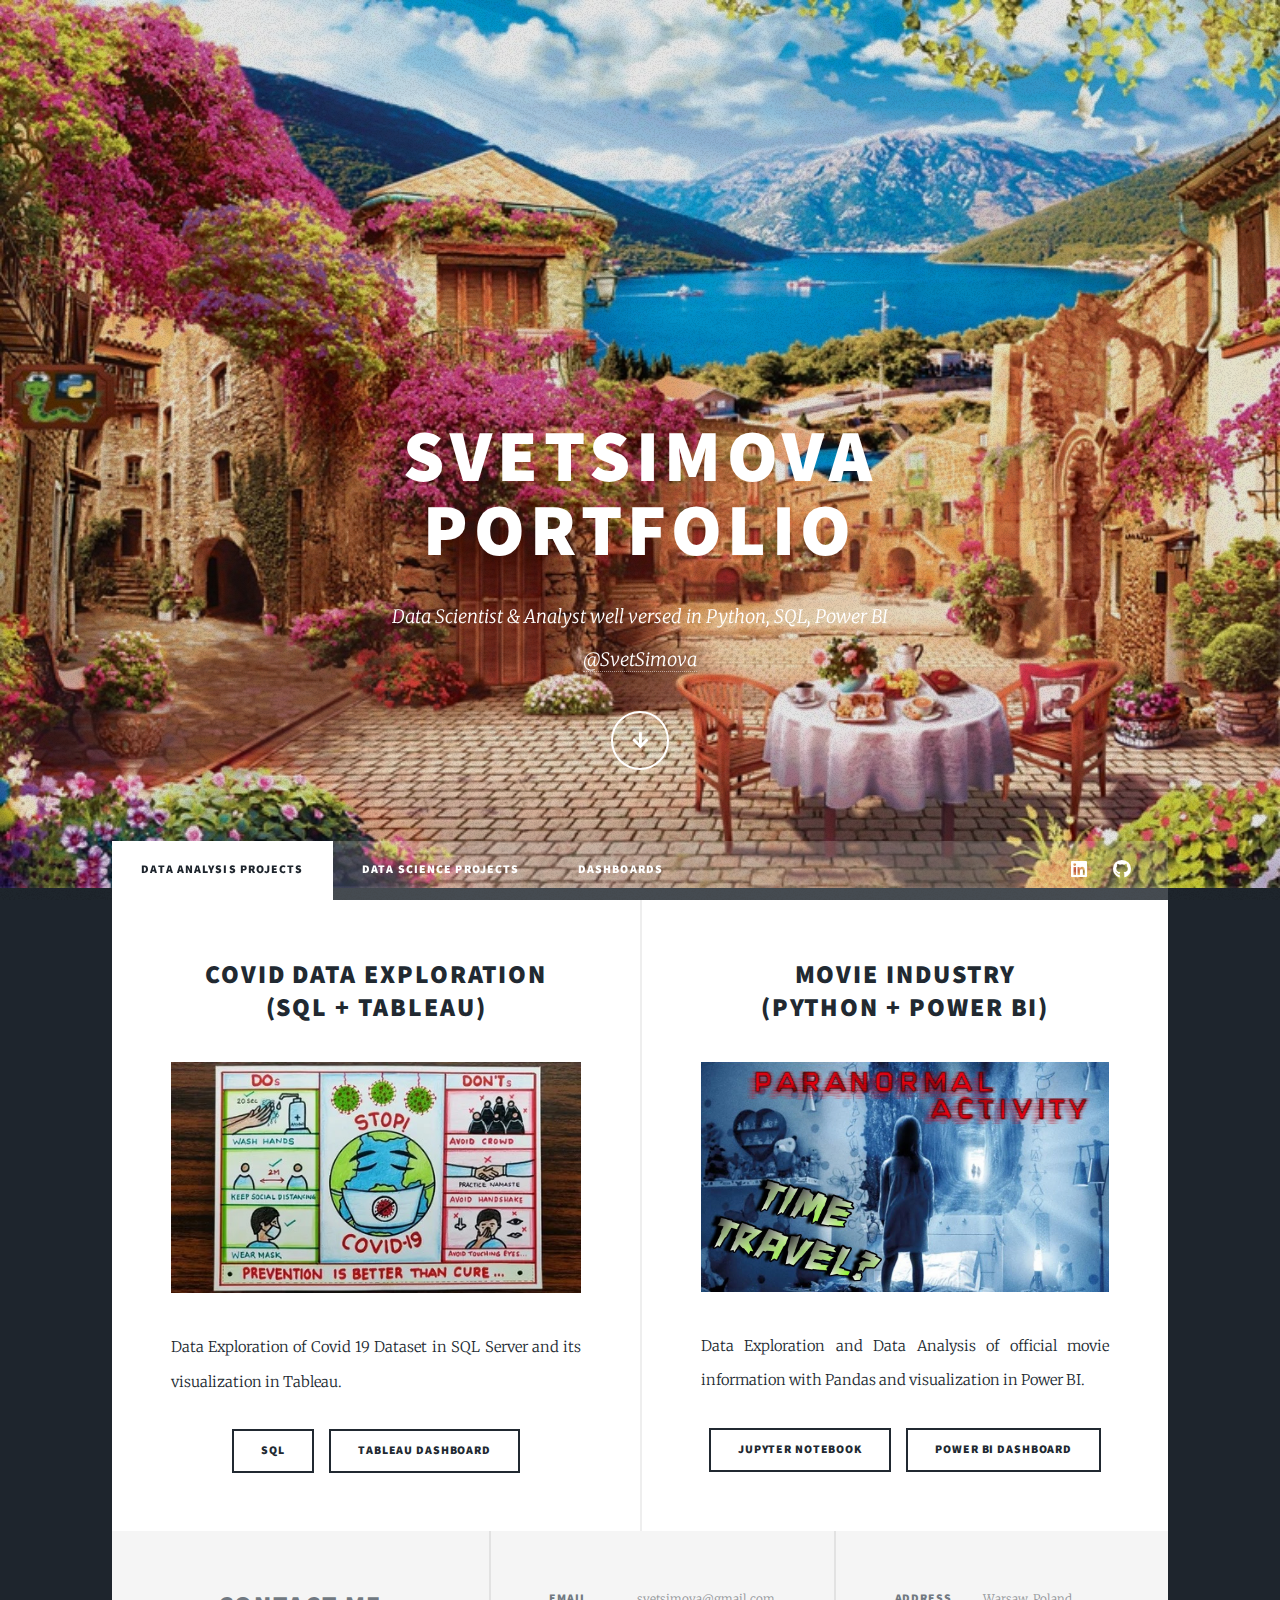
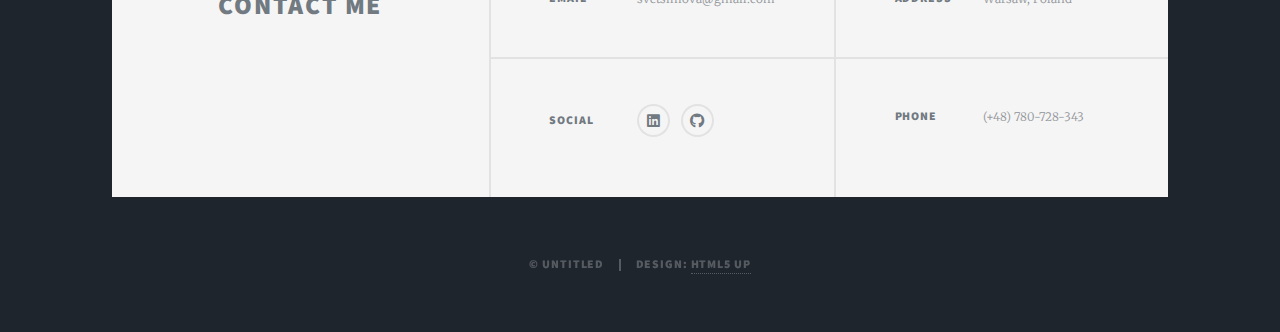
==== index.html @ 340afacb "Initial Commit" ====
<!DOCTYPE HTML>
<!--
	Massively by HTML5 UP
	html5up.net | @ajlkn
	Free for personal and commercial use under the CCA 3.0 license (html5up.net/license)
-->
<html>
	<head>
		<title>SvetSimova Portfolio</title>
		<meta charset="utf-8" />
		<meta name="viewport" content="width=device-width, initial-scale=1, user-scalable=no" />
		<link rel="stylesheet" href="assets/css/main.css" />
		<noscript><link rel="stylesheet" href="assets/css/noscript.css" /></noscript>
	</head>
	<body class="is-preload">

		<!-- Wrapper -->
			<div id="wrapper" class="fade-in">

				<!-- Intro -->
					<div id="intro">
						<h1>SvetSimova<br />
						Portfolio</h1>
						<p>Data Scientist & Analyst well versed in Python, SQL, Power BI <br />
							<a href="https://www.linkedin.com/in/svetlana-simova-a75422275">@SvetSimova</a> </p>
						<ul class="actions">
							<li><a href="#header" class="button icon solid solo fa-arrow-down scrolly">Continue</a></li>
						</ul>
					</div>

				<!-- Header -->
					<header id="header">
						<a href="index.html" class="logo">Portfolio</a>
					</header>

				<!-- Nav -->
					<nav id="nav">
						<ul class="links">
							<li class="active"><a href="index.html">Data Analysis Projects</a></li>
							<li><a href="science_projects.html">Data Science Projects</a></li>
							<li><a href="dashboards.html">Dashboards</a></li>
							<!-- <li><a href="elements.html">Elements Reference</a></li> -->
						</ul>
						<ul class="icons">
							<li><a href="https://www.linkedin.com/in/svetlana-simova-a75422275" class="icon brands fa-linkedin"><span class="label">linkedin</span></a></li>
							<li><a href="https://github.com/SvetSimova" class="icon brands fa-github"><span class="label">GitHub</span></a></li>
						</ul>
					</nav>

				<!-- Main -->
					<div id="main">

						<!-- Featured Post 
							<article class="post featured">
								<header class="major">
									<!--  <span class="date">April 25, 2017</span> 
									<h2><a href="#">Data Cleaning in SQL </a></h2>
									<p>In this project we clean the housing data in SQL Server.</p>
								</header>
								<a href="#" class="image main"><img src="images/house.jpg" alt="" /></a>
								<ul class="actions special">
									<li><a href="https://github.com/SvetSimova/PortfolioProjects/blob/main/housing_cleaning_data_in_sql.sql" class="button large">View Project</a></li>
								</ul>
							</article>-->

						<!-- Posts -->
							<section class="posts">
								<article>
									<header>
										<!-- <span class="date">April 24, 2017</span> -->
										<h2><a href="images/covid_description.jpg">COVID Data Exploration<br />  (SQL + Tableau)</a></h2>
									</header>
									<a href="https://ourworldindata.org/covid-deaths" class="image fit"><img src="images/covid.jpg" alt="" /></a>
									<p>Data Exploration of Covid 19 Dataset in SQL Server and its visualization in Tableau.</p>
									<ul class="actions special">
										<li><a href="https://github.com/SvetSimova/PortfolioProjects/blob/main/covid_sql_data_exploration.sql" class="button">SQL</a></li>
										<li><a href="images/Covid_Dashboard.jpg" class="button">Tableau Dashboard</a></li>
									
									</ul>
								</article>
								<article>
									<header>
										<!-- <span class="date">April 22, 2017</span> -->
										<h2><a href="images/movies_description.jpg">Movie Industry<br /> (Python + Power BI)</a></h2>
									</header>
									<a href="https://www.kaggle.com/datasets/danielgrijalvas/movies" class="image fit"><img src="images/movie.jpg" alt="" /></a>
									<p>Data Exploration and Data Analysis of official movie information with Pandas and visualization in Power BI.</p>
									<ul class="actions special">
										<li><a href="https://github.com/SvetSimova/PortfolioProjects/blob/main/movies_python.ipynb" class="button">Jupyter Notebook</a></li>
										<li><a href="images/movies_dashboard.jpg" class="button">Power BI Dashboard</a></li>
										<!--<a href=“https://mySharedPDF_URL”>link-text</a> -->
									</ul>
								</article>
								<!--<article>
									<header>
										<span class="date">April 18, 2017</span>
										<h2><a href="#">Ante mattis<br />
										interdum dolor</a></h2>
									</header>
									<a href="#" class="image fit"><img src="images/pic04.jpg" alt="" /></a>
									<p>Donec eget ex magna. Interdum et malesuada fames ac ante ipsum primis in faucibus. Pellentesque venenatis dolor imperdiet dolor mattis sagittis magna etiam.</p>
									<ul class="actions special">
										<li><a href="#" class="button">Full Story</a></li>
									</ul>
								</article>
								<article>
									<header>
										<span class="date">April 14, 2017</span>
										<h2><a href="#">Tempus sed<br />
										nulla imperdiet</a></h2>
									</header>
									<a href="#" class="image fit"><img src="images/pic05.jpg" alt="" /></a>
									<p>Donec eget ex magna. Interdum et malesuada fames ac ante ipsum primis in faucibus. Pellentesque venenatis dolor imperdiet dolor mattis sagittis magna etiam.</p>
									<ul class="actions special">
										<li><a href="#" class="button">Full Story</a></li>
									</ul>
								</article>
								<article>
									<header>
										<span class="date">April 11, 2017</span>
										<h2><a href="#">Odio magna<br />
										sed consectetur</a></h2>
									</header>
									<a href="#" class="image fit"><img src="images/pic06.jpg" alt="" /></a>
									<p>Donec eget ex magna. Interdum et malesuada fames ac ante ipsum primis in faucibus. Pellentesque venenatis dolor imperdiet dolor mattis sagittis magna etiam.</p>
									<ul class="actions special">
										<li><a href="#" class="button">Full Story</a></li>
									</ul>
								</article>
								<article>
									<header>
										<span class="date">April 7, 2017</span>
										<h2><a href="#">Augue lorem<br />
										primis vestibulum</a></h2>
									</header>
									<a href="#" class="image fit"><img src="images/pic07.jpg" alt="" /></a>
									<p>Donec eget ex magna. Interdum et malesuada fames ac ante ipsum primis in faucibus. Pellentesque venenatis dolor imperdiet dolor mattis sagittis magna etiam.</p>
									<ul class="actions special">
										<li><a href="#" class="button">Full Story</a></li>
									</ul>
								</article>
							</section> -->

						<!-- Footer -->
							<!--<footer>
								<div class="pagination"> -->
									<!--<a href="#" class="previous">Prev</a>
									<a href="#" class="page active">1</a>
									<a href="#" class="page">2</a>
									<a href="#" class="page">3</a>
									<span class="extra">&hellip;</span>
									<a href="#" class="page">8</a>
									<a href="#" class="page">9</a>
									<a href="#" class="page">10</a>
									<a href="#" class="next">Next</a>
								</div>
							</footer> -->

					</div>

				<!-- Footer -->
					<footer id="footer">
						<section>
							<!--<form method="post" action="#"> -->
							<header style="text-align: center;">
								<h2><span>Contact me</span> </a></h2>
							</header>
						</section>
						<section class="split contact">
							<section class="alt">
								<h3>Email</h3>
								<p>svetsimova@gmail.com</p>
							</section>
							<section>
								<h3>Social</h3>
								<ul class="icons alt">
									<li><a href="https://www.linkedin.com/in/svetlana-simova-a75422275" class="icon brands alt fa-linkedin"><span class="label">linkedin</span></a></li>
									<li><a href="https://github.com/SvetSimova" class="icon brands alt fa-github"><span class="label">GitHub</span></a></li>
								</ul>
						</section>
							
																
							<!--</form>-->
						</section>
						<section class="split contact">
							<section class="alt">
								<h3>Address</h3>
								<p>Warsaw, Poland</p>
							</section>
							<section>
								<h3>Phone</h3>
								<p>(+48) 780-728-343</p>
							</section>
						</section>
					</footer>

				<!-- Copyright -->
					<div id="copyright">
						<ul><li>&copy; Untitled</li><li>Design: <a href="https://html5up.net">HTML5 UP</a></li></ul>
					</div>

			</div>

		<!-- Scripts -->
			<script src="assets/js/jquery.min.js"></script>
			<script src="assets/js/jquery.scrollex.min.js"></script>
			<script src="assets/js/jquery.scrolly.min.js"></script>
			<script src="assets/js/browser.min.js"></script>
			<script src="assets/js/breakpoints.min.js"></script>
			<script src="assets/js/util.js"></script>
			<script src="assets/js/main.js"></script>

	</body>
</html>
---- assets/css/main.css ----
@import url(fontawesome-all.min.css);
@import url("https://fonts.googleapis.com/css?family=Merriweather:300,700,300italic,700italic|Source+Sans+Pro:900");

/*
	Massively by HTML5 UP
	html5up.net | @ajlkn
	Free for personal and commercial use under the CCA 3.0 license (html5up.net/license)
*/

html, body, div, span, applet, object,
iframe, h1, h2, h3, h4, h5, h6, p, blockquote,
pre, a, abbr, acronym, address, big, cite,
code, del, dfn, em, img, ins, kbd, q, s, samp,
small, strike, strong, sub, sup, tt, var, b,
u, i, center, dl, dt, dd, ol, ul, li, fieldset,
form, label, legend, table, caption, tbody,
tfoot, thead, tr, th, td, article, aside,
canvas, details, embed, figure, figcaption,
footer, header, hgroup, menu, nav, output, ruby,
section, summary, time, mark, audio, video {
	margin: 0;
	padding: 0;
	border: 0;
	font-size: 100%;
	font: inherit;
	vertical-align: baseline;}

article, aside, details, figcaption, figure,
footer, header, hgroup, menu, nav, section {
	display: block;}

body {
	line-height: 1;
}

ol, ul {
	list-style: none;
}

blockquote, q {
	quotes: none;
}

	blockquote:before, blockquote:after, q:before, q:after {
		content: '';
		content: none;
	}

table {
	border-collapse: collapse;
	border-spacing: 0;
}

body {
	-webkit-text-size-adjust: none;
}

mark {
	background-color: transparent;
	color: inherit;
}

input::-moz-focus-inner {
	border: 0;
	padding: 0;
}

input, select, textarea {
	-moz-appearance: none;
	-webkit-appearance: none;
	-ms-appearance: none;
	appearance: none;
}

/* Basic */

	@-ms-viewport {
		width: device-width;
	}

	body {
		-ms-overflow-style: scrollbar;
	}

	@media screen and (max-width: 480px) {

		html, body {
			min-width: 320px;
		}

	}

	html {
		box-sizing: border-box;
	}

	*, *:before, *:after {
		box-sizing: inherit;
	}

	body {
		background-color: #1e252d;
	}

		body.is-preload *, body.is-preload *:before, body.is-preload *:after {
			-moz-animation: none !important;
			-webkit-animation: none !important;
			-ms-animation: none !important;
			animation: none !important;
			-moz-transition: none !important;
			-webkit-transition: none !important;
			-ms-transition: none !important;
			transition: none !important;
		}

/* Type */

	html {
		font-size: 16pt;
	}

		@media screen and (max-width: 1680px) {

			html {
				font-size: 12pt;
			}

		}

		@media screen and (max-width: 1280px) {

			html {
				font-size: 11pt;
			}

		}

		@media screen and (max-width: 360px) {

			html {
				font-size: 10pt;
			}

		}

	body {
		color: #212931;
	}

	body, input, select, textarea {
		font-family: "Merriweather", Georgia, serif;
		font-weight: 300;
		font-size: 1rem;
		line-height: 2.375;
	}

	a {
		-moz-transition: color 0.2s ease-in-out, background-color 0.2s ease-in-out, border-color 0.2s ease-in-out, box-shadow 0.2s ease-in-out;
		-webkit-transition: color 0.2s ease-in-out, background-color 0.2s ease-in-out, border-color 0.2s ease-in-out, box-shadow 0.2s ease-in-out;
		-ms-transition: color 0.2s ease-in-out, background-color 0.2s ease-in-out, border-color 0.2s ease-in-out, box-shadow 0.2s ease-in-out;
		transition: color 0.2s ease-in-out, background-color 0.2s ease-in-out, border-color 0.2s ease-in-out, box-shadow 0.2s ease-in-out;
		border-bottom: dotted 1px;
		text-decoration: none;
	}

		a:hover {
			border-bottom-color: transparent;
		}

	strong, b {
		font-weight: 600;
	}

	em, i {
		font-style: italic;
	}

	p {
		text-align: justify;
		margin: 0 0 2rem 0;
	}

	h1, h2, h3, h4, h5, h6 {
		font-family: "Source Sans Pro", Helvetica, sans-serif;
		font-weight: 900;
		line-height: 1.5;
		letter-spacing: 0.075em;
		text-transform: uppercase;
		margin: 0 0 1rem 0;
	}

		h1 a, h2 a, h3 a, h4 a, h5 a, h6 a {
			border-bottom: 0;
			color: inherit;
			text-decoration: none;
		}

	h1 {
		font-size: 4rem;
		line-height: 1.1;
		margin: 0 0 2rem 0;
	}

	h2 {
		font-size: 1.75rem;
		line-height: 1.3;
		margin: 0 0 1.5rem 0;
	}

	h3 {
		font-size: 1.25rem;
		margin: 0 0 1.5rem 0;
	}

	h4 {
		font-size: 1rem;
	}

	h5 {
		font-size: 0.9rem;
	}

	h6 {
		font-size: 0.8rem;
	}

	sub {
		font-size: 0.8rem;
		position: relative;
		top: 0.5rem;
	}

	sup {
		font-size: 0.8rem;
		position: relative;
		top: -0.5rem;
	}

	blockquote {
		border-left: solid 4px;
		font-style: italic;
		margin: 0 0 2rem 0;
		padding: 0.5rem 0 0.5rem 2rem;
	}

	code {
		border: solid 2px;
		font-family: "Courier New", monospace;
		font-size: 0.9rem;
		margin: 0 0.25rem;
		padding: 0.25rem 0.65rem;
	}

	pre {
		-webkit-overflow-scrolling: touch;
		font-family: "Courier New", monospace;
		font-size: 0.9rem;
		margin: 0 0 2rem 0;
	}

		pre code {
			display: block;
			line-height: 1.75;
			padding: 1rem 1.5rem;
			overflow-x: auto;
		}

	hr {
		border: 0;
		border-bottom: solid 2px;
		margin: 3rem 0;
	}

		hr.major {
			margin: 5rem 0;
		}

	.align-left {
		text-align: left;
	}

	.align-center {
		text-align: center;
	}

	.align-right {
		text-align: right;
	}

	input, select, textarea {
		color: #212931;
	}

	a {
		color: #212931;
		border-bottom-color: rgba(33, 41, 49, 0.5);
	}

		a:hover {
			border-bottom-color: transparent;
			color: #18bfef !important;
		}

	strong, b {
		color: #212931;
	}

	h1, h2, h3, h4, h5, h6 {
		color: #212931;
	}

	blockquote {
		border-left-color: #eeeeee;
	}

	code {
		background: rgba(220, 220, 220, 0.25);
		border-color: #eeeeee;
	}

	hr {
		border-bottom-color: #eeeeee;
	}

/* Row */

	.row {
		display: flex;
		flex-wrap: wrap;
		box-sizing: border-box;
		align-items: stretch;
	}

		.row > * {
			box-sizing: border-box;
		}

		.row.gtr-uniform > * > :last-child {
			margin-bottom: 0;
		}

		.row.aln-left {
			justify-content: flex-start;
		}

		.row.aln-center {
			justify-content: center;
		}

		.row.aln-right {
			justify-content: flex-end;
		}

		.row.aln-top {
			align-items: flex-start;
		}

		.row.aln-middle {
			align-items: center;
		}

		.row.aln-bottom {
			align-items: flex-end;
		}

		.row > .imp {
			order: -1;
		}

		.row > .col-1 {
			width: 8.33333%;
		}

		.row > .off-1 {
			margin-left: 8.33333%;
		}

		.row > .col-2 {
			width: 16.66667%;
		}

		.row > .off-2 {
			margin-left: 16.66667%;
		}

		.row > .col-3 {
			width: 25%;
		}

		.row > .off-3 {
			margin-left: 25%;
		}

		.row > .col-4 {
			width: 33.33333%;
		}

		.row > .off-4 {
			margin-left: 33.33333%;
		}

		.row > .col-5 {
			width: 41.66667%;
		}

		.row > .off-5 {
			margin-left: 41.66667%;
		}

		.row > .col-6 {
			width: 50%;
		}

		.row > .off-6 {
			margin-left: 50%;
		}

		.row > .col-7 {
			width: 58.33333%;
		}

		.row > .off-7 {
			margin-left: 58.33333%;
		}

		.row > .col-8 {
			width: 66.66667%;
		}

		.row > .off-8 {
			margin-left: 66.66667%;
		}

		.row > .col-9 {
			width: 75%;
		}

		.row > .off-9 {
			margin-left: 75%;
		}

		.row > .col-10 {
			width: 83.33333%;
		}

		.row > .off-10 {
			margin-left: 83.33333%;
		}

		.row > .col-11 {
			width: 91.66667%;
		}

		.row > .off-11 {
			margin-left: 91.66667%;
		}

		.row > .col-12 {
			width: 100%;
		}

		.row > .off-12 {
			margin-left: 100%;
		}

		.row.gtr-0 {
			margin-top: 0;
			margin-left: 0rem;
		}

			.row.gtr-0 > * {
				padding: 0 0 0 0rem;
			}

			.row.gtr-0.gtr-uniform {
				margin-top: 0rem;
			}

				.row.gtr-0.gtr-uniform > * {
					padding-top: 0rem;
				}

		.row.gtr-25 {
			margin-top: 0;
			margin-left: -0.375rem;
		}

			.row.gtr-25 > * {
				padding: 0 0 0 0.375rem;
			}

			.row.gtr-25.gtr-uniform {
				margin-top: -0.375rem;
			}

				.row.gtr-25.gtr-uniform > * {
					padding-top: 0.375rem;
				}

		.row.gtr-50 {
			margin-top: 0;
			margin-left: -0.75rem;
		}

			.row.gtr-50 > * {
				padding: 0 0 0 0.75rem;
			}

			.row.gtr-50.gtr-uniform {
				margin-top: -0.75rem;
			}

				.row.gtr-50.gtr-uniform > * {
					padding-top: 0.75rem;
				}

		.row {
			margin-top: 0;
			margin-left: -1.5rem;
		}

			.row > * {
				padding: 0 0 0 1.5rem;
			}

			.row.gtr-uniform {
				margin-top: -1.5rem;
			}

				.row.gtr-uniform > * {
					padding-top: 1.5rem;
				}

		.row.gtr-150 {
			margin-top: 0;
			margin-left: -2.25rem;
		}

			.row.gtr-150 > * {
				padding: 0 0 0 2.25rem;
			}

			.row.gtr-150.gtr-uniform {
				margin-top: -2.25rem;
			}

				.row.gtr-150.gtr-uniform > * {
					padding-top: 2.25rem;
				}

		.row.gtr-200 {
			margin-top: 0;
			margin-left: -3rem;
		}

			.row.gtr-200 > * {
				padding: 0 0 0 3rem;
			}

			.row.gtr-200.gtr-uniform {
				margin-top: -3rem;
			}

				.row.gtr-200.gtr-uniform > * {
					padding-top: 3rem;
				}

		@media screen and (max-width: 1680px) {

			.row {
				display: flex;
				flex-wrap: wrap;
				box-sizing: border-box;
				align-items: stretch;
			}

				.row > * {
					box-sizing: border-box;
				}

				.row.gtr-uniform > * > :last-child {
					margin-bottom: 0;
				}

				.row.aln-left {
					justify-content: flex-start;
				}

				.row.aln-center {
					justify-content: center;
				}

				.row.aln-right {
					justify-content: flex-end;
				}

				.row.aln-top {
					align-items: flex-start;
				}

				.row.aln-middle {
					align-items: center;
				}

				.row.aln-bottom {
					align-items: flex-end;
				}

				.row > .imp-xlarge {
					order: -1;
				}

				.row > .col-1-xlarge {
					width: 8.33333%;
				}

				.row > .off-1-xlarge {
					margin-left: 8.33333%;
				}

				.row > .col-2-xlarge {
					width: 16.66667%;
				}

				.row > .off-2-xlarge {
					margin-left: 16.66667%;
				}

				.row > .col-3-xlarge {
					width: 25%;
				}

				.row > .off-3-xlarge {
					margin-left: 25%;
				}

				.row > .col-4-xlarge {
					width: 33.33333%;
				}

				.row > .off-4-xlarge {
					margin-left: 33.33333%;
				}

				.row > .col-5-xlarge {
					width: 41.66667%;
				}

				.row > .off-5-xlarge {
					margin-left: 41.66667%;
				}

				.row > .col-6-xlarge {
					width: 50%;
				}

				.row > .off-6-xlarge {
					margin-left: 50%;
				}

				.row > .col-7-xlarge {
					width: 58.33333%;
				}

				.row > .off-7-xlarge {
					margin-left: 58.33333%;
				}

				.row > .col-8-xlarge {
					width: 66.66667%;
				}

				.row > .off-8-xlarge {
					margin-left: 66.66667%;
				}

				.row > .col-9-xlarge {
					width: 75%;
				}

				.row > .off-9-xlarge {
					margin-left: 75%;
				}

				.row > .col-10-xlarge {
					width: 83.33333%;
				}

				.row > .off-10-xlarge {
					margin-left: 83.33333%;
				}

				.row > .col-11-xlarge {
					width: 91.66667%;
				}

				.row > .off-11-xlarge {
					margin-left: 91.66667%;
				}

				.row > .col-12-xlarge {
					width: 100%;
				}

				.row > .off-12-xlarge {
					margin-left: 100%;
				}

				.row.gtr-0 {
					margin-top: 0;
					margin-left: 0rem;
				}

					.row.gtr-0 > * {
						padding: 0 0 0 0rem;
					}

					.row.gtr-0.gtr-uniform {
						margin-top: 0rem;
					}

						.row.gtr-0.gtr-uniform > * {
							padding-top: 0rem;
						}

				.row.gtr-25 {
					margin-top: 0;
					margin-left: -0.375rem;
				}

					.row.gtr-25 > * {
						padding: 0 0 0 0.375rem;
					}

					.row.gtr-25.gtr-uniform {
						margin-top: -0.375rem;
					}

						.row.gtr-25.gtr-uniform > * {
							padding-top: 0.375rem;
						}

				.row.gtr-50 {
					margin-top: 0;
					margin-left: -0.75rem;
				}

					.row.gtr-50 > * {
						padding: 0 0 0 0.75rem;
					}

					.row.gtr-50.gtr-uniform {
						margin-top: -0.75rem;
					}

						.row.gtr-50.gtr-uniform > * {
							padding-top: 0.75rem;
						}

				.row {
					margin-top: 0;
					margin-left: -1.5rem;
				}

					.row > * {
						padding: 0 0 0 1.5rem;
					}

					.row.gtr-uniform {
						margin-top: -1.5rem;
					}

						.row.gtr-uniform > * {
							padding-top: 1.5rem;
						}

				.row.gtr-150 {
					margin-top: 0;
					margin-left: -2.25rem;
				}

					.row.gtr-150 > * {
						padding: 0 0 0 2.25rem;
					}

					.row.gtr-150.gtr-uniform {
						margin-top: -2.25rem;
					}

						.row.gtr-150.gtr-uniform > * {
							padding-top: 2.25rem;
						}

				.row.gtr-200 {
					margin-top: 0;
					margin-left: -3rem;
				}

					.row.gtr-200 > * {
						padding: 0 0 0 3rem;
					}

					.row.gtr-200.gtr-uniform {
						margin-top: -3rem;
					}

						.row.gtr-200.gtr-uniform > * {
							padding-top: 3rem;
						}

		}

		@media screen and (max-width: 1280px) {

			.row {
				display: flex;
				flex-wrap: wrap;
				box-sizing: border-box;
				align-items: stretch;
			}

				.row > * {
					box-sizing: border-box;
				}

				.row.gtr-uniform > * > :last-child {
					margin-bottom: 0;
				}

				.row.aln-left {
					justify-content: flex-start;
				}

				.row.aln-center {
					justify-content: center;
				}

				.row.aln-right {
					justify-content: flex-end;
				}

				.row.aln-top {
					align-items: flex-start;
				}

				.row.aln-middle {
					align-items: center;
				}

				.row.aln-bottom {
					align-items: flex-end;
				}

				.row > .imp-large {
					order: -1;
				}

				.row > .col-1-large {
					width: 8.33333%;
				}

				.row > .off-1-large {
					margin-left: 8.33333%;
				}

				.row > .col-2-large {
					width: 16.66667%;
				}

				.row > .off-2-large {
					margin-left: 16.66667%;
				}

				.row > .col-3-large {
					width: 25%;
				}

				.row > .off-3-large {
					margin-left: 25%;
				}

				.row > .col-4-large {
					width: 33.33333%;
				}

				.row > .off-4-large {
					margin-left: 33.33333%;
				}

				.row > .col-5-large {
					width: 41.66667%;
				}

				.row > .off-5-large {
					margin-left: 41.66667%;
				}

				.row > .col-6-large {
					width: 50%;
				}

				.row > .off-6-large {
					margin-left: 50%;
				}

				.row > .col-7-large {
					width: 58.33333%;
				}

				.row > .off-7-large {
					margin-left: 58.33333%;
				}

				.row > .col-8-large {
					width: 66.66667%;
				}

				.row > .off-8-large {
					margin-left: 66.66667%;
				}

				.row > .col-9-large {
					width: 75%;
				}

				.row > .off-9-large {
					margin-left: 75%;
				}

				.row > .col-10-large {
					width: 83.33333%;
				}

				.row > .off-10-large {
					margin-left: 83.33333%;
				}

				.row > .col-11-large {
					width: 91.66667%;
				}

				.row > .off-11-large {
					margin-left: 91.66667%;
				}

				.row > .col-12-large {
					width: 100%;
				}

				.row > .off-12-large {
					margin-left: 100%;
				}

				.row.gtr-0 {
					margin-top: 0;
					margin-left: 0rem;
				}

					.row.gtr-0 > * {
						padding: 0 0 0 0rem;
					}

					.row.gtr-0.gtr-uniform {
						margin-top: 0rem;
					}

						.row.gtr-0.gtr-uniform > * {
							padding-top: 0rem;
						}

				.row.gtr-25 {
					margin-top: 0;
					margin-left: -0.375rem;
				}

					.row.gtr-25 > * {
						padding: 0 0 0 0.375rem;
					}

					.row.gtr-25.gtr-uniform {
						margin-top: -0.375rem;
					}

						.row.gtr-25.gtr-uniform > * {
							padding-top: 0.375rem;
						}

				.row.gtr-50 {
					margin-top: 0;
					margin-left: -0.75rem;
				}

					.row.gtr-50 > * {
						padding: 0 0 0 0.75rem;
					}

					.row.gtr-50.gtr-uniform {
						margin-top: -0.75rem;
					}

						.row.gtr-50.gtr-uniform > * {
							padding-top: 0.75rem;
						}

				.row {
					margin-top: 0;
					margin-left: -1.5rem;
				}

					.row > * {
						padding: 0 0 0 1.5rem;
					}

					.row.gtr-uniform {
						margin-top: -1.5rem;
					}

						.row.gtr-uniform > * {
							padding-top: 1.5rem;
						}

				.row.gtr-150 {
					margin-top: 0;
					margin-left: -2.25rem;
				}

					.row.gtr-150 > * {
						padding: 0 0 0 2.25rem;
					}

					.row.gtr-150.gtr-uniform {
						margin-top: -2.25rem;
					}

						.row.gtr-150.gtr-uniform > * {
							padding-top: 2.25rem;
						}

				.row.gtr-200 {
					margin-top: 0;
					margin-left: -3rem;
				}

					.row.gtr-200 > * {
						padding: 0 0 0 3rem;
					}

					.row.gtr-200.gtr-uniform {
						margin-top: -3rem;
					}

						.row.gtr-200.gtr-uniform > * {
							padding-top: 3rem;
						}

		}

		@media screen and (max-width: 980px) {

			.row {
				display: flex;
				flex-wrap: wrap;
				box-sizing: border-box;
				align-items: stretch;
			}

				.row > * {
					box-sizing: border-box;
				}

				.row.gtr-uniform > * > :last-child {
					margin-bottom: 0;
				}

				.row.aln-left {
					justify-content: flex-start;
				}

				.row.aln-center {
					justify-content: center;
				}

				.row.aln-right {
					justify-content: flex-end;
				}

				.row.aln-top {
					align-items: flex-start;
				}

				.row.aln-middle {
					align-items: center;
				}

				.row.aln-bottom {
					align-items: flex-end;
				}

				.row > .imp-medium {
					order: -1;
				}

				.row > .col-1-medium {
					width: 8.33333%;
				}

				.row > .off-1-medium {
					margin-left: 8.33333%;
				}

				.row > .col-2-medium {
					width: 16.66667%;
				}

				.row > .off-2-medium {
					margin-left: 16.66667%;
				}

				.row > .col-3-medium {
					width: 25%;
				}

				.row > .off-3-medium {
					margin-left: 25%;
				}

				.row > .col-4-medium {
					width: 33.33333%;
				}

				.row > .off-4-medium {
					margin-left: 33.33333%;
				}

				.row > .col-5-medium {
					width: 41.66667%;
				}

				.row > .off-5-medium {
					margin-left: 41.66667%;
				}

				.row > .col-6-medium {
					width: 50%;
				}

				.row > .off-6-medium {
					margin-left: 50%;
				}

				.row > .col-7-medium {
					width: 58.33333%;
				}

				.row > .off-7-medium {
					margin-left: 58.33333%;
				}

				.row > .col-8-medium {
					width: 66.66667%;
				}

				.row > .off-8-medium {
					margin-left: 66.66667%;
				}

				.row > .col-9-medium {
					width: 75%;
				}

				.row > .off-9-medium {
					margin-left: 75%;
				}

				.row > .col-10-medium {
					width: 83.33333%;
				}

				.row > .off-10-medium {
					margin-left: 83.33333%;
				}

				.row > .col-11-medium {
					width: 91.66667%;
				}

				.row > .off-11-medium {
					margin-left: 91.66667%;
				}

				.row > .col-12-medium {
					width: 100%;
				}

				.row > .off-12-medium {
					margin-left: 100%;
				}

				.row.gtr-0 {
					margin-top: 0;
					margin-left: 0rem;
				}

					.row.gtr-0 > * {
						padding: 0 0 0 0rem;
					}

					.row.gtr-0.gtr-uniform {
						margin-top: 0rem;
					}

						.row.gtr-0.gtr-uniform > * {
							padding-top: 0rem;
						}

				.row.gtr-25 {
					margin-top: 0;
					margin-left: -0.375rem;
				}

					.row.gtr-25 > * {
						padding: 0 0 0 0.375rem;
					}

					.row.gtr-25.gtr-uniform {
						margin-top: -0.375rem;
					}

						.row.gtr-25.gtr-uniform > * {
							padding-top: 0.375rem;
						}

				.row.gtr-50 {
					margin-top: 0;
					margin-left: -0.75rem;
				}

					.row.gtr-50 > * {
						padding: 0 0 0 0.75rem;
					}

					.row.gtr-50.gtr-uniform {
						margin-top: -0.75rem;
					}

						.row.gtr-50.gtr-uniform > * {
							padding-top: 0.75rem;
						}

				.row {
					margin-top: 0;
					margin-left: -1.5rem;
				}

					.row > * {
						padding: 0 0 0 1.5rem;
					}

					.row.gtr-uniform {
						margin-top: -1.5rem;
					}

						.row.gtr-uniform > * {
							padding-top: 1.5rem;
						}

				.row.gtr-150 {
					margin-top: 0;
					margin-left: -2.25rem;
				}

					.row.gtr-150 > * {
						padding: 0 0 0 2.25rem;
					}

					.row.gtr-150.gtr-uniform {
						margin-top: -2.25rem;
					}

						.row.gtr-150.gtr-uniform > * {
							padding-top: 2.25rem;
						}

				.row.gtr-200 {
					margin-top: 0;
					margin-left: -3rem;
				}

					.row.gtr-200 > * {
						padding: 0 0 0 3rem;
					}

					.row.gtr-200.gtr-uniform {
						margin-top: -3rem;
					}

						.row.gtr-200.gtr-uniform > * {
							padding-top: 3rem;
						}

		}

		@media screen and (max-width: 736px) {

			.row {
				display: flex;
				flex-wrap: wrap;
				box-sizing: border-box;
				align-items: stretch;
			}

				.row > * {
					box-sizing: border-box;
				}

				.row.gtr-uniform > * > :last-child {
					margin-bottom: 0;
				}

				.row.aln-left {
					justify-content: flex-start;
				}

				.row.aln-center {
					justify-content: center;
				}

				.row.aln-right {
					justify-content: flex-end;
				}

				.row.aln-top {
					align-items: flex-start;
				}

				.row.aln-middle {
					align-items: center;
				}

				.row.aln-bottom {
					align-items: flex-end;
				}

				.row > .imp-small {
					order: -1;
				}

				.row > .col-1-small {
					width: 8.33333%;
				}

				.row > .off-1-small {
					margin-left: 8.33333%;
				}

				.row > .col-2-small {
					width: 16.66667%;
				}

				.row > .off-2-small {
					margin-left: 16.66667%;
				}

				.row > .col-3-small {
					width: 25%;
				}

				.row > .off-3-small {
					margin-left: 25%;
				}

				.row > .col-4-small {
					width: 33.33333%;
				}

				.row > .off-4-small {
					margin-left: 33.33333%;
				}

				.row > .col-5-small {
					width: 41.66667%;
				}

				.row > .off-5-small {
					margin-left: 41.66667%;
				}

				.row > .col-6-small {
					width: 50%;
				}

				.row > .off-6-small {
					margin-left: 50%;
				}

				.row > .col-7-small {
					width: 58.33333%;
				}

				.row > .off-7-small {
					margin-left: 58.33333%;
				}

				.row > .col-8-small {
					width: 66.66667%;
				}

				.row > .off-8-small {
					margin-left: 66.66667%;
				}

				.row > .col-9-small {
					width: 75%;
				}

				.row > .off-9-small {
					margin-left: 75%;
				}

				.row > .col-10-small {
					width: 83.33333%;
				}

				.row > .off-10-small {
					margin-left: 83.33333%;
				}

				.row > .col-11-small {
					width: 91.66667%;
				}

				.row > .off-11-small {
					margin-left: 91.66667%;
				}

				.row > .col-12-small {
					width: 100%;
				}

				.row > .off-12-small {
					margin-left: 100%;
				}

				.row.gtr-0 {
					margin-top: 0;
					margin-left: 0rem;
				}

					.row.gtr-0 > * {
						padding: 0 0 0 0rem;
					}

					.row.gtr-0.gtr-uniform {
						margin-top: 0rem;
					}

						.row.gtr-0.gtr-uniform > * {
							padding-top: 0rem;
						}

				.row.gtr-25 {
					margin-top: 0;
					margin-left: -0.375rem;
				}

					.row.gtr-25 > * {
						padding: 0 0 0 0.375rem;
					}

					.row.gtr-25.gtr-uniform {
						margin-top: -0.375rem;
					}

						.row.gtr-25.gtr-uniform > * {
							padding-top: 0.375rem;
						}

				.row.gtr-50 {
					margin-top: 0;
					margin-left: -0.75rem;
				}

					.row.gtr-50 > * {
						padding: 0 0 0 0.75rem;
					}

					.row.gtr-50.gtr-uniform {
						margin-top: -0.75rem;
					}

						.row.gtr-50.gtr-uniform > * {
							padding-top: 0.75rem;
						}

				.row {
					margin-top: 0;
					margin-left: -1.5rem;
				}

					.row > * {
						padding: 0 0 0 1.5rem;
					}

					.row.gtr-uniform {
						margin-top: -1.5rem;
					}

						.row.gtr-uniform > * {
							padding-top: 1.5rem;
						}

				.row.gtr-150 {
					margin-top: 0;
					margin-left: -2.25rem;
				}

					.row.gtr-150 > * {
						padding: 0 0 0 2.25rem;
					}

					.row.gtr-150.gtr-uniform {
						margin-top: -2.25rem;
					}

						.row.gtr-150.gtr-uniform > * {
							padding-top: 2.25rem;
						}

				.row.gtr-200 {
					margin-top: 0;
					margin-left: -3rem;
				}

					.row.gtr-200 > * {
						padding: 0 0 0 3rem;
					}

					.row.gtr-200.gtr-uniform {
						margin-top: -3rem;
					}

						.row.gtr-200.gtr-uniform > * {
							padding-top: 3rem;
						}

		}

		@media screen and (max-width: 480px) {

			.row {
				display: flex;
				flex-wrap: wrap;
				box-sizing: border-box;
				align-items: stretch;
			}

				.row > * {
					box-sizing: border-box;
				}

				.row.gtr-uniform > * > :last-child {
					margin-bottom: 0;
				}

				.row.aln-left {
					justify-content: flex-start;
				}

				.row.aln-center {
					justify-content: center;
				}

				.row.aln-right {
					justify-content: flex-end;
				}

				.row.aln-top {
					align-items: flex-start;
				}

				.row.aln-middle {
					align-items: center;
				}

				.row.aln-bottom {
					align-items: flex-end;
				}

				.row > .imp-xsmall {
					order: -1;
				}

				.row > .col-1-xsmall {
					width: 8.33333%;
				}

				.row > .off-1-xsmall {
					margin-left: 8.33333%;
				}

				.row > .col-2-xsmall {
					width: 16.66667%;
				}

				.row > .off-2-xsmall {
					margin-left: 16.66667%;
				}

				.row > .col-3-xsmall {
					width: 25%;
				}

				.row > .off-3-xsmall {
					margin-left: 25%;
				}

				.row > .col-4-xsmall {
					width: 33.33333%;
				}

				.row > .off-4-xsmall {
					margin-left: 33.33333%;
				}

				.row > .col-5-xsmall {
					width: 41.66667%;
				}

				.row > .off-5-xsmall {
					margin-left: 41.66667%;
				}

				.row > .col-6-xsmall {
					width: 50%;
				}

				.row > .off-6-xsmall {
					margin-left: 50%;
				}

				.row > .col-7-xsmall {
					width: 58.33333%;
				}

				.row > .off-7-xsmall {
					margin-left: 58.33333%;
				}

				.row > .col-8-xsmall {
					width: 66.66667%;
				}

				.row > .off-8-xsmall {
					margin-left: 66.66667%;
				}

				.row > .col-9-xsmall {
					width: 75%;
				}

				.row > .off-9-xsmall {
					margin-left: 75%;
				}

				.row > .col-10-xsmall {
					width: 83.33333%;
				}

				.row > .off-10-xsmall {
					margin-left: 83.33333%;
				}

				.row > .col-11-xsmall {
					width: 91.66667%;
				}

				.row > .off-11-xsmall {
					margin-left: 91.66667%;
				}

				.row > .col-12-xsmall {
					width: 100%;
				}

				.row > .off-12-xsmall {
					margin-left: 100%;
				}

				.row.gtr-0 {
					margin-top: 0;
					margin-left: 0rem;
				}

					.row.gtr-0 > * {
						padding: 0 0 0 0rem;
					}

					.row.gtr-0.gtr-uniform {
						margin-top: 0rem;
					}

						.row.gtr-0.gtr-uniform > * {
							padding-top: 0rem;
						}

				.row.gtr-25 {
					margin-top: 0;
					margin-left: -0.375rem;
				}

					.row.gtr-25 > * {
						padding: 0 0 0 0.375rem;
					}

					.row.gtr-25.gtr-uniform {
						margin-top: -0.375rem;
					}

						.row.gtr-25.gtr-uniform > * {
							padding-top: 0.375rem;
						}

				.row.gtr-50 {
					margin-top: 0;
					margin-left: -0.75rem;
				}

					.row.gtr-50 > * {
						padding: 0 0 0 0.75rem;
					}

					.row.gtr-50.gtr-uniform {
						margin-top: -0.75rem;
					}

						.row.gtr-50.gtr-uniform > * {
							padding-top: 0.75rem;
						}

				.row {
					margin-top: 0;
					margin-left: -1.5rem;
				}

					.row > * {
						padding: 0 0 0 1.5rem;
					}

					.row.gtr-uniform {
						margin-top: -1.5rem;
					}

						.row.gtr-uniform > * {
							padding-top: 1.5rem;
						}

				.row.gtr-150 {
					margin-top: 0;
					margin-left: -2.25rem;
				}

					.row.gtr-150 > * {
						padding: 0 0 0 2.25rem;
					}

					.row.gtr-150.gtr-uniform {
						margin-top: -2.25rem;
					}

						.row.gtr-150.gtr-uniform > * {
							padding-top: 2.25rem;
						}

				.row.gtr-200 {
					margin-top: 0;
					margin-left: -3rem;
				}

					.row.gtr-200 > * {
						padding: 0 0 0 3rem;
					}

					.row.gtr-200.gtr-uniform {
						margin-top: -3rem;
					}

						.row.gtr-200.gtr-uniform > * {
							padding-top: 3rem;
						}

		}

		@media screen and (max-width: 360px) {

			.row {
				display: flex;
				flex-wrap: wrap;
				box-sizing: border-box;
				align-items: stretch;
			}

				.row > * {
					box-sizing: border-box;
				}

				.row.gtr-uniform > * > :last-child {
					margin-bottom: 0;
				}

				.row.aln-left {
					justify-content: flex-start;
				}

				.row.aln-center {
					justify-content: center;
				}

				.row.aln-right {
					justify-content: flex-end;
				}

				.row.aln-top {
					align-items: flex-start;
				}

				.row.aln-middle {
					align-items: center;
				}

				.row.aln-bottom {
					align-items: flex-end;
				}

				.row > .imp-xxsmall {
					order: -1;
				}

				.row > .col-1-xxsmall {
					width: 8.33333%;
				}

				.row > .off-1-xxsmall {
					margin-left: 8.33333%;
				}

				.row > .col-2-xxsmall {
					width: 16.66667%;
				}

				.row > .off-2-xxsmall {
					margin-left: 16.66667%;
				}

				.row > .col-3-xxsmall {
					width: 25%;
				}

				.row > .off-3-xxsmall {
					margin-left: 25%;
				}

				.row > .col-4-xxsmall {
					width: 33.33333%;
				}

				.row > .off-4-xxsmall {
					margin-left: 33.33333%;
				}

				.row > .col-5-xxsmall {
					width: 41.66667%;
				}

				.row > .off-5-xxsmall {
					margin-left: 41.66667%;
				}

				.row > .col-6-xxsmall {
					width: 50%;
				}

				.row > .off-6-xxsmall {
					margin-left: 50%;
				}

				.row > .col-7-xxsmall {
					width: 58.33333%;
				}

				.row > .off-7-xxsmall {
					margin-left: 58.33333%;
				}

				.row > .col-8-xxsmall {
					width: 66.66667%;
				}

				.row > .off-8-xxsmall {
					margin-left: 66.66667%;
				}

				.row > .col-9-xxsmall {
					width: 75%;
				}

				.row > .off-9-xxsmall {
					margin-left: 75%;
				}

				.row > .col-10-xxsmall {
					width: 83.33333%;
				}

				.row > .off-10-xxsmall {
					margin-left: 83.33333%;
				}

				.row > .col-11-xxsmall {
					width: 91.66667%;
				}

				.row > .off-11-xxsmall {
					margin-left: 91.66667%;
				}

				.row > .col-12-xxsmall {
					width: 100%;
				}

				.row > .off-12-xxsmall {
					margin-left: 100%;
				}

				.row.gtr-0 {
					margin-top: 0;
					margin-left: 0rem;
				}

					.row.gtr-0 > * {
						padding: 0 0 0 0rem;
					}

					.row.gtr-0.gtr-uniform {
						margin-top: 0rem;
					}

						.row.gtr-0.gtr-uniform > * {
							padding-top: 0rem;
						}

				.row.gtr-25 {
					margin-top: 0;
					margin-left: -0.375rem;
				}

					.row.gtr-25 > * {
						padding: 0 0 0 0.375rem;
					}

					.row.gtr-25.gtr-uniform {
						margin-top: -0.375rem;
					}

						.row.gtr-25.gtr-uniform > * {
							padding-top: 0.375rem;
						}

				.row.gtr-50 {
					margin-top: 0;
					margin-left: -0.75rem;
				}

					.row.gtr-50 > * {
						padding: 0 0 0 0.75rem;
					}

					.row.gtr-50.gtr-uniform {
						margin-top: -0.75rem;
					}

						.row.gtr-50.gtr-uniform > * {
							padding-top: 0.75rem;
						}

				.row {
					margin-top: 0;
					margin-left: -1.5rem;
				}

					.row > * {
						padding: 0 0 0 1.5rem;
					}

					.row.gtr-uniform {
						margin-top: -1.5rem;
					}

						.row.gtr-uniform > * {
							padding-top: 1.5rem;
						}

				.row.gtr-150 {
					margin-top: 0;
					margin-left: -2.25rem;
				}

					.row.gtr-150 > * {
						padding: 0 0 0 2.25rem;
					}

					.row.gtr-150.gtr-uniform {
						margin-top: -2.25rem;
					}

						.row.gtr-150.gtr-uniform > * {
							padding-top: 2.25rem;
						}

				.row.gtr-200 {
					margin-top: 0;
					margin-left: -3rem;
				}

					.row.gtr-200 > * {
						padding: 0 0 0 3rem;
					}

					.row.gtr-200.gtr-uniform {
						margin-top: -3rem;
					}

						.row.gtr-200.gtr-uniform > * {
							padding-top: 3rem;
						}

		}

/* Box */

	.box {
		border: solid 2px;
		margin-bottom: 2rem;
		padding: 1.5rem;
	}

		.box > :last-child,
		.box > :last-child > :last-child,
		.box > :last-child > :last-child > :last-child {
			margin-bottom: 0;
		}

		.box.alt {
			border: 0;
			border-radius: 0;
			padding: 0;
		}

	.box {
		border-color: #eeeeee;
	}

/* Button */

	input[type="submit"],
	input[type="reset"],
	input[type="button"],
	button,
	.button {
		-moz-appearance: none;
		-webkit-appearance: none;
		-ms-appearance: none;
		appearance: none;
		-moz-transition: background-color 0.2s ease-in-out, box-shadow 0.2s ease-in-out, color 0.2s ease-in-out;
		-webkit-transition: background-color 0.2s ease-in-out, box-shadow 0.2s ease-in-out, color 0.2s ease-in-out;
		-ms-transition: background-color 0.2s ease-in-out, box-shadow 0.2s ease-in-out, color 0.2s ease-in-out;
		transition: background-color 0.2s ease-in-out, box-shadow 0.2s ease-in-out, color 0.2s ease-in-out;
		border: 0;
		border-radius: 0;
		cursor: pointer;
		display: inline-block;
		font-family: "Source Sans Pro", Helvetica, sans-serif;
		font-size: 0.8rem;
		font-weight: 900;
		letter-spacing: 0.075em;
		height: 3rem;
		line-height: 3rem;
		padding: 0 2rem;
		text-align: center;
		text-decoration: none;
		text-transform: uppercase;
		white-space: nowrap;
	}

		input[type="submit"].icon:before,
		input[type="reset"].icon:before,
		input[type="button"].icon:before,
		button.icon:before,
		.button.icon:before {
			margin-right: 0.5rem;
		}

		input[type="submit"].icon.solo,
		input[type="reset"].icon.solo,
		input[type="button"].icon.solo,
		button.icon.solo,
		.button.icon.solo {
			position: relative;
			width: 4rem;
			height: 4rem;
			line-height: 4rem;
			border-radius: 4rem;
			text-indent: 4rem;
			overflow: hidden;
			padding: 0;
			white-space: nowrap;
		}

			input[type="submit"].icon.solo:before,
			input[type="reset"].icon.solo:before,
			input[type="button"].icon.solo:before,
			button.icon.solo:before,
			.button.icon.solo:before {
				position: absolute;
				display: block;
				top: 0;
				left: 0;
				width: inherit;
				height: inherit;
				line-height: inherit;
				font-size: 1.25rem;
				margin-right: 0;
				text-align: center;
				text-indent: 0;
			}

		input[type="submit"].fit,
		input[type="reset"].fit,
		input[type="button"].fit,
		button.fit,
		.button.fit {
			width: 100%;
		}

		input[type="submit"].small,
		input[type="reset"].small,
		input[type="button"].small,
		button.small,
		.button.small {
			font-size: 0.7rem;
			height: 2.5rem;
			line-height: 2.5rem;
			padding: 0 1.5rem;
		}

		input[type="submit"].large,
		input[type="reset"].large,
		input[type="button"].large,
		button.large,
		.button.large {
			font-size: 0.9rem;
			height: 3.5rem;
			line-height: 3.5rem;
			padding: 0 2.75rem;
		}

		@media screen and (max-width: 980px) {

			input[type="submit"],
			input[type="reset"],
			input[type="button"],
			button,
			.button {
				font-size: 0.9rem;
				height: 3.25rem;
				line-height: 3.25rem;
			}

				input[type="submit"].large,
				input[type="reset"].large,
				input[type="button"].large,
				button.large,
				.button.large {
					font-size: 1rem;
					height: 3.75rem;
					line-height: 3.75rem;
				}

		}

		input[type="submit"].disabled, input[type="submit"]:disabled,
		input[type="reset"].disabled,
		input[type="reset"]:disabled,
		input[type="button"].disabled,
		input[type="button"]:disabled,
		button.disabled,
		button:disabled,
		.button.disabled,
		.button:disabled {
			pointer-events: none;
			opacity: 0.25;
		}

	input[type="submit"],
	input[type="reset"],
	input[type="button"],
	button,
	.button {
		background-color: transparent;
		box-shadow: inset 0 0 0 2px #212931;
		color: #212931 !important;
	}

		input[type="submit"]:hover,
		input[type="reset"]:hover,
		input[type="button"]:hover,
		button:hover,
		.button:hover {
			box-shadow: inset 0 0 0 2px #18bfef;
			color: #18bfef !important;
		}

		input[type="submit"].primary,
		input[type="reset"].primary,
		input[type="button"].primary,
		button.primary,
		.button.primary {
			background-color: #212931;
			box-shadow: none;
			color: #ffffff !important;
		}

			input[type="submit"].primary:hover,
			input[type="reset"].primary:hover,
			input[type="button"].primary:hover,
			button.primary:hover,
			.button.primary:hover {
				background-color: #18bfef;
			}

/* Form */

	form {
		margin: 0 0 2rem 0;
	}

		form > :last-child {
			margin-bottom: 0;
		}

		form > .fields {
			display: -moz-flex;
			display: -webkit-flex;
			display: -ms-flex;
			display: flex;
			-moz-flex-wrap: wrap;
			-webkit-flex-wrap: wrap;
			-ms-flex-wrap: wrap;
			flex-wrap: wrap;
			width: calc(100% + 3rem);
			margin: -1.5rem 0 2rem -1.5rem;
		}

			form > .fields > .field {
				-moz-flex-grow: 0;
				-webkit-flex-grow: 0;
				-ms-flex-grow: 0;
				flex-grow: 0;
				-moz-flex-shrink: 0;
				-webkit-flex-shrink: 0;
				-ms-flex-shrink: 0;
				flex-shrink: 0;
				padding: 1.5rem 0 0 1.5rem;
				width: calc(100% - 1.5rem);
			}

				form > .fields > .field.half {
					width: calc(50% - 0.75rem);
				}

				form > .fields > .field.third {
					width: calc(100%/3 - 0.5rem);
				}

				form > .fields > .field.quarter {
					width: calc(25% - 0.375rem);
				}

		@media screen and (max-width: 480px) {

			form > .fields {
				width: calc(100% + 3rem);
				margin: -1.5rem 0 2rem -1.5rem;
			}

				form > .fields > .field {
					padding: 1.5rem 0 0 1.5rem;
					width: calc(100% - 1.5rem);
				}

					form > .fields > .field.half {
						width: calc(100% - 1.5rem);
					}

					form > .fields > .field.third {
						width: calc(100% - 1.5rem);
					}

					form > .fields > .field.quarter {
						width: calc(100% - 1.5rem);
					}

		}

	label {
		display: block;
		font-family: "Source Sans Pro", Helvetica, sans-serif;
		font-weight: 900;
		line-height: 1.5;
		letter-spacing: 0.075em;
		font-size: 0.8rem;
		text-transform: uppercase;
		margin: 0 0 0.75rem 0;
	}

		@media screen and (max-width: 980px) {

			label {
				font-size: 0.9rem;
			}

		}

	input[type="text"],
	input[type="password"],
	input[type="email"],
	select,
	textarea {
		-moz-appearance: none;
		-webkit-appearance: none;
		-ms-appearance: none;
		appearance: none;
		background: transparent;
		border-radius: 0;
		border: solid 2px;
		color: inherit;
		display: block;
		outline: 0;
		padding: 0 1rem;
		text-decoration: none;
		width: 100%;
	}

		input[type="text"]:invalid,
		input[type="password"]:invalid,
		input[type="email"]:invalid,
		select:invalid,
		textarea:invalid {
			box-shadow: none;
		}

	select {
		background-size: 1.25rem;
		background-repeat: no-repeat;
		background-position: calc(100% - 1rem) center;
		height: 3rem;
		padding-right: 3rem;
		text-overflow: ellipsis;
	}

		select:focus::-ms-value {
			background-color: transparent;
		}

		select::-ms-expand {
			display: none;
		}

	input[type="text"],
	input[type="password"],
	input[type="email"],
	select {
		height: 3rem;
	}

	textarea {
		padding: 0.75rem 1rem;
	}

	input[type="checkbox"],
	input[type="radio"] {
		-moz-appearance: none;
		-webkit-appearance: none;
		-ms-appearance: none;
		appearance: none;
		display: block;
		float: left;
		margin-right: -2rem;
		opacity: 0;
		width: 1rem;
		z-index: -1;
	}

		input[type="checkbox"] + label,
		input[type="radio"] + label {
			text-decoration: none;
			cursor: pointer;
			display: inline-block;
			font-size: 1rem;
			letter-spacing: 0;
			font-family: "Merriweather", Georgia, serif;
			text-transform: none;
			font-weight: 300;
			padding-left: 2.8rem;
			padding-right: 1rem;
			position: relative;
		}

			input[type="checkbox"] + label:before,
			input[type="radio"] + label:before {
				-moz-osx-font-smoothing: grayscale;
				-webkit-font-smoothing: antialiased;
				display: inline-block;
				font-style: normal;
				font-variant: normal;
				text-rendering: auto;
				line-height: 1;
				text-transform: none !important;
				font-family: 'Font Awesome 5 Free';
				font-weight: 900;
			}

			input[type="checkbox"] + label:before,
			input[type="radio"] + label:before {
				border-radius: 0;
				border: solid 2px;
				content: '';
				display: inline-block;
				font-size: 0.8rem;
				height: 1.8rem;
				left: 0;
				line-height: 1.65rem;
				position: absolute;
				text-align: center;
				top: -0.125rem;
				width: 1.8rem;
			}

		input[type="checkbox"]:checked + label:before,
		input[type="radio"]:checked + label:before {
			content: '\f00c';
		}

	input[type="checkbox"] + label:before {
		border-radius: 0;
	}

	input[type="radio"] + label:before {
		border-radius: 100%;
	}

	::-webkit-input-placeholder {
		opacity: 1.0;
	}

	:-moz-placeholder {
		opacity: 1.0;
	}

	::-moz-placeholder {
		opacity: 1.0;
	}

	:-ms-input-placeholder {
		opacity: 1.0;
	}

	label {
		color: #212931;
	}

	input[type="text"],
	input[type="password"],
	input[type="email"],
	select,
	textarea {
		border-color: #eeeeee;
	}

		input[type="text"]:focus,
		input[type="password"]:focus,
		input[type="email"]:focus,
		select:focus,
		textarea:focus {
			border-color: #18bfef;
		}

	select {
		background-image: url("data:image/svg+xml;charset=utf8,%3Csvg xmlns='http://www.w3.org/2000/svg' width='40' height='40' preserveAspectRatio='none' viewBox='0 0 40 40'%3E%3Cpath d='M9.4,12.3l10.4,10.4l10.4-10.4c0.2-0.2,0.5-0.4,0.9-0.4c0.3,0,0.6,0.1,0.9,0.4l3.3,3.3c0.2,0.2,0.4,0.5,0.4,0.9 c0,0.4-0.1,0.6-0.4,0.9L20.7,31.9c-0.2,0.2-0.5,0.4-0.9,0.4c-0.3,0-0.6-0.1-0.9-0.4L4.3,17.3c-0.2-0.2-0.4-0.5-0.4-0.9 c0-0.4,0.1-0.6,0.4-0.9l3.3-3.3c0.2-0.2,0.5-0.4,0.9-0.4S9.1,12.1,9.4,12.3z' fill='%23eeeeee' /%3E%3C/svg%3E");
	}

		select option {
			background-color: #ffffff;
			color: #212931;
		}

	.select-wrapper:before {
		color: #eeeeee;
	}

	input[type="checkbox"] + label,
	input[type="radio"] + label {
		color: #212931;
	}

		input[type="checkbox"] + label:before,
		input[type="radio"] + label:before {
			border-color: #eeeeee;
		}

	input[type="checkbox"]:checked + label:before,
	input[type="radio"]:checked + label:before {
		background-color: #212931;
		border-color: #212931;
		color: #ffffff;
	}

	input[type="checkbox"]:focus + label:before,
	input[type="radio"]:focus + label:before {
		border-color: #18bfef;
	}

	::-webkit-input-placeholder {
		color: #909498 !important;
	}

	:-moz-placeholder {
		color: #909498 !important;
	}

	::-moz-placeholder {
		color: #909498 !important;
	}

	:-ms-input-placeholder {
		color: #909498 !important;
	}

	.formerize-placeholder {
		color: #909498 !important;
	}

/* Icon */

	.icon {
		text-decoration: none;
		border-bottom: none;
		position: relative;
	}

		.icon:before {
			-moz-osx-font-smoothing: grayscale;
			-webkit-font-smoothing: antialiased;
			display: inline-block;
			font-style: normal;
			font-variant: normal;
			text-rendering: auto;
			line-height: 1;
			text-transform: none !important;
			font-family: 'Font Awesome 5 Free';
			font-weight: 400;
		}

		.icon > .label {
			display: none;
		}

		.icon:before {
			line-height: inherit;
		}

		.icon.solid:before {
			font-weight: 900;
		}

		.icon.brands:before {
			font-family: 'Font Awesome 5 Brands';
		}

/* Image */

	.image {
		border: 0;
		display: inline-block;
		position: relative;
	}

		.image img {
			display: block;
		}

		.image.left, .image.right {
			max-width: 40%;
		}

			.image.left img, .image.right img {
				width: 100%;
			}

		.image.left {
			float: left;
			margin: 0 2rem 2rem 0;
			top: 0.75rem;
		}

		.image.right {
			float: right;
			margin: 0 0 2rem 2rem;
			top: 0.75rem;
		}

		.image.fit {
			display: block;
			margin: 2.5rem 0;
			width: 100%;
		}

			.image.fit:first-child {
				margin-top: 0;
			}

			.image.fit img {
				width: 100%;
			}

		.image.main {
			display: block;
			margin: 4rem 0;
			width: 100%;
		}

			.image.main:first-child {
				margin-top: 0;
			}

			.image.main img {
				width: 100%;
			}

		@media screen and (max-width: 736px) {

			.image.fit {
				margin: 2rem 0;
			}

			.image.main {
				margin: 2rem 0;
			}

		}

	a.image {
		overflow: hidden;
	}

		a.image img {
			-moz-transition: -moz-transform 0.2s ease-out;
			-webkit-transition: -webkit-transform 0.2s ease-out;
			-ms-transition: -ms-transform 0.2s ease-out;
			transition: transform 0.2s ease-out;
		}

		a.image:hover img {
			-moz-transform: scale(1.05);
			-webkit-transform: scale(1.05);
			-ms-transform: scale(1.05);
			transform: scale(1.05);
		}

/* Actions */

	ul.actions {
		display: -moz-flex;
		display: -webkit-flex;
		display: -ms-flex;
		display: flex;
		cursor: default;
		list-style: none;
		margin-left: -1rem;
		padding-left: 0;
	}

		ul.actions li {
			padding: 0 0 0 1rem;
			vertical-align: middle;
		}

		ul.actions.special {
			-moz-justify-content: center;
			-webkit-justify-content: center;
			-ms-justify-content: center;
			justify-content: center;
			width: 100%;
			margin-left: 0;
		}

			ul.actions.special li:first-child {
				padding-left: 0;
			}

		ul.actions.stacked {
			-moz-flex-direction: column;
			-webkit-flex-direction: column;
			-ms-flex-direction: column;
			flex-direction: column;
			margin-left: 0;
		}

			ul.actions.stacked li {
				padding: 1.3rem 0 0 0;
			}

				ul.actions.stacked li:first-child {
					padding-top: 0;
				}

		ul.actions.fit {
			width: calc(100% + 1rem);
		}

			ul.actions.fit li {
				-moz-flex-grow: 1;
				-webkit-flex-grow: 1;
				-ms-flex-grow: 1;
				flex-grow: 1;
				-moz-flex-shrink: 1;
				-webkit-flex-shrink: 1;
				-ms-flex-shrink: 1;
				flex-shrink: 1;
				width: 100%;
			}

				ul.actions.fit li > * {
					width: 100%;
				}

			ul.actions.fit.stacked {
				width: 100%;
			}

		@media screen and (max-width: 480px) {

			ul.actions:not(.fixed) {
				-moz-flex-direction: column;
				-webkit-flex-direction: column;
				-ms-flex-direction: column;
				flex-direction: column;
				margin-left: 0;
				width: 100% !important;
			}

				ul.actions:not(.fixed) li {
					-moz-flex-grow: 1;
					-webkit-flex-grow: 1;
					-ms-flex-grow: 1;
					flex-grow: 1;
					-moz-flex-shrink: 1;
					-webkit-flex-shrink: 1;
					-ms-flex-shrink: 1;
					flex-shrink: 1;
					padding: 1rem 0 0 0;
					text-align: center;
					width: 100%;
				}

					ul.actions:not(.fixed) li > * {
						width: 100%;
					}

					ul.actions:not(.fixed) li:first-child {
						padding-top: 0;
					}

					ul.actions:not(.fixed) li input[type="submit"],
					ul.actions:not(.fixed) li input[type="reset"],
					ul.actions:not(.fixed) li input[type="button"],
					ul.actions:not(.fixed) li button,
					ul.actions:not(.fixed) li .button {
						width: 100%;
					}

						ul.actions:not(.fixed) li input[type="submit"].icon:before,
						ul.actions:not(.fixed) li input[type="reset"].icon:before,
						ul.actions:not(.fixed) li input[type="button"].icon:before,
						ul.actions:not(.fixed) li button.icon:before,
						ul.actions:not(.fixed) li .button.icon:before {
							margin-left: -0.5rem;
						}

		}

/* Icons */

	ul.icons {
		cursor: default;
		list-style: none;
		padding-left: 0;
	}

		ul.icons li {
			display: inline-block;
			padding: 0 0.5rem 0 0;
			vertical-align: middle;
		}

			ul.icons li:last-child {
				padding-right: 0;
			}

			ul.icons li .icon:before {
				width: 2.25rem;
				height: 2.25rem;
				line-height: 2.25rem;
				display: inline-block;
				text-align: center;
				border-radius: 100%;
				font-size: 1.25rem;
			}

		ul.icons.alt li .icon:before {
			-moz-transition: color 0.2s ease-in-out, background-color 0.2s ease-in-out, border-color 0.2s ease-in-out, box-shadow 0.2s ease-in-out;
			-webkit-transition: color 0.2s ease-in-out, background-color 0.2s ease-in-out, border-color 0.2s ease-in-out, box-shadow 0.2s ease-in-out;
			-ms-transition: color 0.2s ease-in-out, background-color 0.2s ease-in-out, border-color 0.2s ease-in-out, box-shadow 0.2s ease-in-out;
			transition: color 0.2s ease-in-out, background-color 0.2s ease-in-out, border-color 0.2s ease-in-out, box-shadow 0.2s ease-in-out;
			font-size: 1rem;
		}

/* List */

	ol {
		list-style: decimal;
		margin: 0 0 2rem 0;
		padding-left: 1.25rem;
	}

		ol li {
			padding-left: 0.25rem;
		}

	ul {
		list-style: disc;
		margin: 0 0 2rem 0;
		padding-left: 1rem;
	}

		ul li {
			padding-left: 0.5rem;
		}

		ul.divided {
			list-style: none;
			padding-left: 0;
		}

			ul.divided li {
				border-top: solid 1px;
				padding: 0.5rem 0;
			}

				ul.divided li:first-child {
					border-top: 0;
					padding-top: 0;
				}

	dl {
		margin: 0 0 2rem 0;
	}

		dl dt {
			display: block;
			font-weight: 600;
			margin: 0 0 1rem 0;
		}

		dl dd {
			margin-left: 2rem;
		}

	ul.divided li {
		border-top-color: #eeeeee;
	}

	ul.icons li a.icon:hover:before {
		color: #18bfef;
	}

	ul.icons.alt li .icon:before {
		box-shadow: inset 0 0 0 2px #eeeeee;
	}

	ul.icons.alt li a.icon:hover:before {
		box-shadow: inset 0 0 0 2px #18bfef;
	}

/* Section/Article */

	section.special, article.special {
		text-align: center;
	}

	header {
		cursor: default;
	}

		header > .date {
			display: block;
			font-size: 0.8rem;
			height: 1;
			margin: 0 0 1rem 0;
			position: relative;
		}

		header > p {
			font-style: italic;
		}

		header > h1 + p {
			font-size: 1.1rem;
			margin-top: -0.5rem;
			line-height: 2;
		}

		header > h2 + p {
			font-size: 1rem;
			margin-top: -0.75rem;
		}

		header > h3 + p {
			font-size: 0.9rem;
			margin-top: -0.75rem;
		}

		header > h4 + p {
			font-size: 0.8rem;
			margin-top: -0.75rem;
		}

		header.major {
			margin: 0 0 4rem 0;
			text-align: center;
		}

			header.major > :last-child {
				margin-bottom: 0;
			}

			header.major > p {
				margin-top: 0;
				text-align: center;
			}

			header.major > .date {
				font-size: 1rem;
				margin: 0 0 4rem 0;
			}

				header.major > .date:before, header.major > .date:after {
					content: '';
					display: block;
					position: absolute;
					top: 50%;
					width: calc(50% - 6rem);
					border-top: solid 2px;
				}

				header.major > .date:before {
					left: 0;
				}

				header.major > .date:after {
					right: 0;
				}

		@media screen and (max-width: 980px) {

			header br {
				display: none;
			}

		}

		@media screen and (max-width: 736px) {

			header.major {
				margin: 0 0 2rem 0;
			}

		}

	header.major .date:before, header.major .date:after {
		border-top-color: #eeeeee;
	}

/* Table */

	.table-wrapper {
		-webkit-overflow-scrolling: touch;
		overflow-x: auto;
	}

	table {
		margin: 0 0 2rem 0;
		width: 100%;
	}

		table tbody tr {
			border: solid 1px;
			border-left: 0;
			border-right: 0;
		}

		table td {
			padding: 0.75rem 0.75rem;
		}

		table th {
			font-family: "Source Sans Pro", Helvetica, sans-serif;
			font-size: 0.8rem;
			font-weight: 900;
			letter-spacing: 0.075em;
			line-height: 1.5;
			padding: 0 0.75rem 0.75rem 0.75rem;
			text-align: left;
			text-transform: uppercase;
		}

			@media screen and (max-width: 980px) {

				table th {
					font-size: 0.9rem;
				}

			}

		table thead {
			border-bottom: solid 2px;
		}

		table tfoot {
			border-top: solid 2px;
		}

		table.alt {
			border-collapse: separate;
		}

			table.alt tbody tr td {
				border: solid 1px;
				border-left-width: 0;
				border-top-width: 0;
			}

				table.alt tbody tr td:first-child {
					border-left-width: 1px;
				}

			table.alt tbody tr:first-child td {
				border-top-width: 1px;
			}

			table.alt thead {
				border-bottom: 0;
			}

			table.alt tfoot {
				border-top: 0;
			}

	table tbody tr {
		border-color: #eeeeee;
	}

		table tbody tr:nth-child(2n + 1) {
			background-color: rgba(220, 220, 220, 0.25);
		}

	table th {
		color: #212931;
	}

	table thead {
		border-bottom-color: #eeeeee;
	}

	table tfoot {
		border-top-color: #eeeeee;
	}

	table.alt tbody tr td {
		border-color: #eeeeee;
	}

/* Pagination */

	.pagination {
		display: -moz-inline-flex;
		display: -webkit-inline-flex;
		display: -ms-inline-flex;
		display: inline-flex;
		-moz-user-select: none;
		-webkit-user-select: none;
		-ms-user-select: none;
		user-select: none;
		cursor: default;
		list-style: none;
		margin: 0 0 2rem 2px;
		padding: 0;
	}

		.pagination a, .pagination span {
			-moz-transition: background-color 0.2s ease-in-out, border-color 0.2s ease-in-out, box-shadow 0.2s ease-in-out, color 0.2s ease-in-out;
			-webkit-transition: background-color 0.2s ease-in-out, border-color 0.2s ease-in-out, box-shadow 0.2s ease-in-out, color 0.2s ease-in-out;
			-ms-transition: background-color 0.2s ease-in-out, border-color 0.2s ease-in-out, box-shadow 0.2s ease-in-out, color 0.2s ease-in-out;
			transition: background-color 0.2s ease-in-out, border-color 0.2s ease-in-out, box-shadow 0.2s ease-in-out, color 0.2s ease-in-out;
			border: solid 2px;
			display: inline-block;
			font-family: "Source Sans Pro", Helvetica, sans-serif;
			font-size: 0.8rem;
			font-weight: 900;
			height: 3rem;
			letter-spacing: 0.075em;
			line-height: calc(3rem - 4px);
			margin-left: -2px;
			min-width: 3rem;
			position: relative;
			text-align: center;
			text-decoration: none;
			text-transform: uppercase;
		}

		.pagination .next, .pagination .previous {
			text-decoration: none;
			padding: 0 1.75rem;
		}

			.pagination .next:before, .pagination .previous:before {
				-moz-osx-font-smoothing: grayscale;
				-webkit-font-smoothing: antialiased;
				display: inline-block;
				font-style: normal;
				font-variant: normal;
				text-rendering: auto;
				line-height: 1;
				text-transform: none !important;
				font-family: 'Font Awesome 5 Free';
				font-weight: 900;
			}

			.pagination .next:before, .pagination .previous:before {
				display: inline-block;
				color: inherit !important;
				line-height: inherit;
			}

		.pagination .previous:before {
			content: '\f104';
			margin-right: 0.9375em;
		}

		.pagination .next:before {
			content: '\f105';
			float: right;
			margin-left: 0.9375em;
		}

		@media screen and (max-width: 980px) {

			.pagination a, .pagination span {
				font-size: 0.9rem;
			}

		}

		@media screen and (max-width: 480px) {

			.pagination .page, .pagination .extra {
				display: none;
			}

		}

	.pagination a, .pagination span {
		border-color: #eeeeee;
	}

	.pagination a {
		color: #212931 !important;
	}

		.pagination a:hover {
			color: #18bfef !important;
			border-color: #18bfef;
			z-index: 1;
		}

			.pagination a:hover + a,
			.pagination a:hover + span {
				border-left-color: #18bfef;
			}

		.pagination a.active {
			background-color: #eeeeee;
		}

	.pagination span {
		color: #eeeeee;
	}

/* Wrapper */

	#wrapper {
		-moz-transition: opacity 0.5s ease;
		-webkit-transition: opacity 0.5s ease;
		-ms-transition: opacity 0.5s ease;
		transition: opacity 0.5s ease;
		position: relative;
		z-index: 1;
		overflow: hidden;
	}

		#wrapper > .bg {
			position: absolute;
			top: 0;
			left: 0;
			width: 100%;
			height: 100%;
			background-color: #212931;
			background-image: url("../../images/overlay.png"), linear-gradient(0deg, rgba(0, 0, 0, 0.1), rgba(0, 0, 0, 0.1)), url("../../images/house.jpg");
			background-size: auto,								auto,														100% auto;
			background-position: center,								center,														top center;
			background-repeat: repeat,								no-repeat,													no-repeat;
			background-attachment: scroll,								scroll,														scroll;
			z-index: -1;
		}

			#wrapper > .bg.fixed {
				position: fixed;
				width: 100vw;
				height: 100vh;
			}

		#wrapper.fade-in:before {
			pointer-events: none;
			-moz-transition: opacity 1s ease-in-out;
			-webkit-transition: opacity 1s ease-in-out;
			-ms-transition: opacity 1s ease-in-out;
			transition: opacity 1s ease-in-out;
			-moz-transition-delay: 0.75s;
			-webkit-transition-delay: 0.75s;
			-ms-transition-delay: 0.75s;
			transition-delay: 0.75s;
			background: #1e252d;
			content: '';
			display: block;
			height: 100%;
			left: 0;
			opacity: 0;
			position: fixed;
			top: 0;
			width: 100%;
		}

		body.is-preload #wrapper.fade-in:before {
			opacity: 1;
		}

		@media screen and (orientation: portrait) {

			#wrapper > .bg {
				background-size: auto,								auto,														auto 175%;
			}

		}

/* Intro */

	#intro {
		color: #ffffff;
		padding: 8rem 4rem 6rem 4rem ;
		-moz-align-items: center;
		-webkit-align-items: center;
		-ms-align-items: center;
		align-items: center;
		display: -moz-flex;
		display: -webkit-flex;
		display: -ms-flex;
		display: flex;
		-moz-flex-direction: column;
		-webkit-flex-direction: column;
		-ms-flex-direction: column;
		flex-direction: column;
		-moz-justify-content: -moz-flex-end;
		-webkit-justify-content: -webkit-flex-end;
		-ms-justify-content: -ms-flex-end;
		justify-content: flex-end;
		-moz-transition: opacity 1s ease, -moz-transform 1s ease;
		-webkit-transition: opacity 1s ease, -webkit-transform 1s ease;
		-ms-transition: opacity 1s ease, -ms-transform 1s ease;
		transition: opacity 1s ease, transform 1s ease;
		position: relative;
		cursor: default;
		text-align: center;
		z-index: 1;
		min-height: 100vh;
	}

		#intro input, #intro select, #intro textarea {
			color: #ffffff;
		}

		#intro a {
			color: #ffffff;
			border-bottom-color: rgba(255, 255, 255, 0.5);
		}

			#intro a:hover {
				border-bottom-color: transparent;
				color: #18bfef !important;
			}

		#intro strong, #intro b {
			color: #ffffff;
		}

		#intro h1, #intro h2, #intro h3, #intro h4, #intro h5, #intro h6 {
			color: #ffffff;
		}

		#intro blockquote {
			border-left-color: #ffffff;
		}

		#intro code {
			background: rgba(255, 255, 255, 0.075);
			border-color: #ffffff;
		}

		#intro hr {
			border-bottom-color: #ffffff;
		}

		#intro input[type="submit"],
		#intro input[type="reset"],
		#intro input[type="button"],
		#intro button,
		#intro .button {
			background-color: transparent;
			box-shadow: inset 0 0 0 2px #ffffff;
			color: #ffffff !important;
		}

			#intro input[type="submit"]:hover,
			#intro input[type="reset"]:hover,
			#intro input[type="button"]:hover,
			#intro button:hover,
			#intro .button:hover {
				box-shadow: inset 0 0 0 2px #18bfef;
				color: #18bfef !important;
			}

			#intro input[type="submit"].primary,
			#intro input[type="reset"].primary,
			#intro input[type="button"].primary,
			#intro button.primary,
			#intro .button.primary {
				background-color: #ffffff;
				box-shadow: none;
				color: #1e252d !important;
			}

				#intro input[type="submit"].primary:hover,
				#intro input[type="reset"].primary:hover,
				#intro input[type="button"].primary:hover,
				#intro button.primary:hover,
				#intro .button.primary:hover {
					background-color: #18bfef;
				}

		#intro h1 {
			font-size: 5rem;
			line-height: 1;
		}

		#intro p {
			font-size: 1.25rem;
			font-style: italic;
			margin-top: -0.25rem;
			text-align: center;
		}

		#intro + #header {
			margin-top: -20rem;
		}

			#intro + #header .logo {
				-moz-transform: translateY(2rem);
				-webkit-transform: translateY(2rem);
				-ms-transform: translateY(2rem);
				transform: translateY(2rem);
				opacity: 0;
				visibility: hidden;
			}

		#intro.hidden {
			pointer-events: none;
			-moz-transform: translateY(2rem);
			-webkit-transform: translateY(2rem);
			-ms-transform: translateY(2rem);
			transform: translateY(2rem);
			-moz-transition: opacity 0.5s ease, -moz-transform 0.5s ease, visibility 0.5s;
			-webkit-transition: opacity 0.5s ease, -webkit-transform 0.5s ease, visibility 0.5s;
			-ms-transition: opacity 0.5s ease, -ms-transform 0.5s ease, visibility 0.5s;
			transition: opacity 0.5s ease, transform 0.5s ease, visibility 0.5s;
			opacity: 0;
			visibility: hidden;
		}

			#intro.hidden + #header .logo {
				-moz-transform: translateY(0);
				-webkit-transform: translateY(0);
				-ms-transform: translateY(0);
				transform: translateY(0);
				opacity: 1;
				visibility: visible;
			}

		body.is-preload #intro {
			-moz-transform: translateY(2rem);
			-webkit-transform: translateY(2rem);
			-ms-transform: translateY(2rem);
			transform: translateY(2rem);
			opacity: 0;
		}

			body.is-preload #intro:not(.hidden) + #header + #nav {
				-moz-transform: translateY(4rem);
				-webkit-transform: translateY(4rem);
				-ms-transform: translateY(4rem);
				transform: translateY(4rem);
				opacity: 0;
			}

		@media screen and (max-width: 980px) {

			#intro {
				padding: 4rem 4rem 2rem 4rem ;
				min-height: 90vh;
			}

				#intro p br {
					display: none;
				}

				#intro + #header {
					margin-top: -14rem;
				}

		}

		@media screen and (max-width: 736px) {

			#intro {
				padding: 3rem 2rem 1rem 2rem ;
				min-height: 80vh;
			}

				#intro h1 {
					font-size: 3.25rem;
					line-height: 1.1;
					margin-bottom: 1rem;
				}

				#intro p {
					font-size: 1rem;
					margin-top: 0rem;
				}

				#intro .actions {
					display: none;
				}

		}

/* Header */

	#header {
		color: #ffffff;
		-moz-align-items: center;
		-webkit-align-items: center;
		-ms-align-items: center;
		align-items: center;
		display: -moz-flex;
		display: -webkit-flex;
		display: -ms-flex;
		display: flex;
		-moz-flex-direction: column;
		-webkit-flex-direction: column;
		-ms-flex-direction: column;
		flex-direction: column;
		-moz-justify-content: -moz-flex-end;
		-webkit-justify-content: -webkit-flex-end;
		-ms-justify-content: -ms-flex-end;
		justify-content: flex-end;
		pointer-events: none;
		-moz-user-select: none;
		-webkit-user-select: none;
		-ms-user-select: none;
		user-select: none;
		height: 20rem;
		padding-bottom: 8rem;
		position: relative;
		text-align: center;
		z-index: 2;
	}

		#header input, #header select, #header textarea {
			color: #ffffff;
		}

		#header a {
			color: #ffffff;
			border-bottom-color: rgba(255, 255, 255, 0.5);
		}

			#header a:hover {
				border-bottom-color: transparent;
				color: #18bfef !important;
			}

		#header strong, #header b {
			color: #ffffff;
		}

		#header h1, #header h2, #header h3, #header h4, #header h5, #header h6 {
			color: #ffffff;
		}

		#header blockquote {
			border-left-color: #ffffff;
		}

		#header code {
			background: rgba(255, 255, 255, 0.075);
			border-color: #ffffff;
		}

		#header hr {
			border-bottom-color: #ffffff;
		}

		#header .logo {
			-moz-transition: border-color 0.2s ease-in-out, color 0.2s ease-in-out, opacity 0.5s ease, -moz-transform 0.5s ease, visibility 0.5s;
			-webkit-transition: border-color 0.2s ease-in-out, color 0.2s ease-in-out, opacity 0.5s ease, -webkit-transform 0.5s ease, visibility 0.5s;
			-ms-transition: border-color 0.2s ease-in-out, color 0.2s ease-in-out, opacity 0.5s ease, -ms-transform 0.5s ease, visibility 0.5s;
			transition: border-color 0.2s ease-in-out, color 0.2s ease-in-out, opacity 0.5s ease, transform 0.5s ease, visibility 0.5s;
			pointer-events: auto;
			border-style: solid;
			border-color: #ffffff;
			border-width: 5px !important;
			font-family: "Source Sans Pro", Helvetica, sans-serif;
			font-size: 2.25rem;
			font-weight: 900;
			letter-spacing: 0.075em;
			line-height: 1;
			padding: 1rem 1.75rem;
			text-transform: uppercase;
			visibility: visible;
		}

			#header .logo:hover {
				border-color: #18bfef !important;
				color: #18bfef !important;
			}

		@media screen and (max-width: 980px) {

			#header {
				height: 14rem;
				padding-bottom: 4rem;
			}

		}

		@media screen and (max-width: 736px) {

			#header {
				padding-bottom: 3rem;
			}

				#header .logo {
					font-size: 1.75rem;
					border-width: 3px !important;
				}

		}

/* Nav */

	#nav {
		color: #ffffff;
		display: -moz-flex;
		display: -webkit-flex;
		display: -ms-flex;
		display: flex;
		-moz-transition: -moz-transform 1s ease, opacity 1s ease;
		-webkit-transition: -webkit-transform 1s ease, opacity 1s ease;
		-ms-transition: -ms-transform 1s ease, opacity 1s ease;
		transition: transform 1s ease, opacity 1s ease;
		background: rgba(255, 255, 255, 0.175);
		height: 4rem;
		line-height: 4rem;
		margin: -4rem auto 0 auto;
		overflow: hidden;
		padding: 0 2rem 0 0;
		position: relative;
		width: calc(100% - 4rem);
		max-width: 72rem;
		z-index: 2;
	}

		#nav ul.divided li {
			border-top-color: #ffffff;
		}

		#nav ul.icons li a.icon:hover:before {
			color: #18bfef;
		}

		#nav ul.icons.alt li .icon:before {
			box-shadow: inset 0 0 0 2px #ffffff;
		}

		#nav ul.icons.alt li a.icon:hover:before {
			box-shadow: inset 0 0 0 2px #18bfef;
		}

		#nav input, #nav select, #nav textarea {
			color: #ffffff;
		}

		#nav a {
			color: #ffffff;
			border-bottom-color: rgba(255, 255, 255, 0.5);
		}

			#nav a:hover {
				border-bottom-color: transparent;
				color: #18bfef !important;
			}

		#nav strong, #nav b {
			color: #ffffff;
		}

		#nav h1, #nav h2, #nav h3, #nav h4, #nav h5, #nav h6 {
			color: #ffffff;
		}

		#nav blockquote {
			border-left-color: #ffffff;
		}

		#nav code {
			background: rgba(255, 255, 255, 0.075);
			border-color: #ffffff;
		}

		#nav hr {
			border-bottom-color: #ffffff;
		}

		#nav ul.links {
			display: -moz-flex;
			display: -webkit-flex;
			display: -ms-flex;
			display: flex;
			-moz-flex-grow: 1;
			-webkit-flex-grow: 1;
			-ms-flex-grow: 1;
			flex-grow: 1;
			-moz-flex-shrink: 1;
			-webkit-flex-shrink: 1;
			-ms-flex-shrink: 1;
			flex-shrink: 1;
			font-family: "Source Sans Pro", Helvetica, sans-serif;
			font-weight: 900;
			letter-spacing: 0.075em;
			list-style: none;
			margin-bottom: 0;
			padding-left: 0;
			text-transform: uppercase;
		}

			#nav ul.links li {
				display: block;
				padding-left: 0;
			}

				#nav ul.links li a {
					-moz-transition: background-color 0.2s ease-in-out, color 0.2s ease-in-out;
					-webkit-transition: background-color 0.2s ease-in-out, color 0.2s ease-in-out;
					-ms-transition: background-color 0.2s ease-in-out, color 0.2s ease-in-out;
					transition: background-color 0.2s ease-in-out, color 0.2s ease-in-out;
					display: block;
					font-size: 0.8rem;
					outline: none;
					padding: 0 2rem;
				}

					#nav ul.links li a:hover {
						color: inherit !important;
						background-color: rgba(255, 255, 255, 0.1);
					}

				#nav ul.links li.active {
					background-color: #ffffff;
				}

					#nav ul.links li.active a {
						color: #1e252d;
					}

						#nav ul.links li.active a:hover {
							color: #18bfef !important;
						}

		#nav ul.icons {
			-moz-flex-grow: 0;
			-webkit-flex-grow: 0;
			-ms-flex-grow: 0;
			flex-grow: 0;
			-moz-flex-shrink: 0;
			-webkit-flex-shrink: 0;
			-ms-flex-shrink: 0;
			flex-shrink: 0;
			margin-bottom: 0;
		}

		@media screen and (max-width: 980px) {

			#nav {
				display: none;
			}

		}

/* Main */

	#main {
		background-color: #ffffff;
		position: relative;
		margin: 0 auto;
		width: calc(100% - 4rem);
		max-width: 72rem;
		z-index: 2;
	}

		#main > * {
			padding: 4rem 4rem 2rem 4rem ;
			border-top: solid 2px #eeeeee;
			margin: 0;
		}

			#main > *:first-child {
				border-top: 0;
			}

		#main > footer {
			text-align: center;
		}

		#main > .post {
			padding: 8rem 8rem 6rem 8rem ;
		}

			#main > .post header.major > .date {
				margin-top: -2rem;
			}

			#main > .post header.major > h1, #main > .post header.major h2 {
				font-size: 4rem;
				line-height: 1.1;
				margin: 0 0 2rem 0;
			}

			#main > .post.featured {
				text-align: center;
			}

			@media screen and (max-width: 1280px) {

				#main > .post {
					padding: 6rem 4rem 4rem 4rem ;
				}

			}

			@media screen and (max-width: 736px) {

				#main > .post {
					padding: 4rem 2rem 2rem 2rem ;
				}

					#main > .post header.major > .date {
						margin-top: -1rem;
						margin-bottom: 2rem;
					}

					#main > .post header.major > h1, #main > .post header.major h2 {
						font-size: 2.5rem;
						line-height: 1.2;
						margin: 0 0 1.5rem 0;
					}

			}

		#main > .posts {
			display: -moz-flex;
			display: -webkit-flex;
			display: -ms-flex;
			display: flex;
			-moz-flex-wrap: wrap;
			-webkit-flex-wrap: wrap;
			-ms-flex-wrap: wrap;
			flex-wrap: wrap;
			-moz-align-items: -moz-stretch;
			-webkit-align-items: -webkit-stretch;
			-ms-align-items: -ms-stretch;
			align-items: stretch;
			text-align: center;
			width: 100%;
			padding: 0;
		}

			#main > .posts > * {
				-moz-flex-shrink: 1;
				-webkit-flex-shrink: 1;
				-ms-flex-shrink: 1;
				flex-shrink: 1;
				-moz-flex-grow: 0;
				-webkit-flex-grow: 0;
				-ms-flex-grow: 0;
				flex-grow: 0;
			}

			#main > .posts > * {
				width: 50%;
			}

			#main > .posts > * {
				padding: 4rem;
				width: 50%;
			}

			#main > .posts > article {
				border-color: #eeeeee;
				border-left-width: 2px;
				border-style: solid;
				border-top-width: 2px;
				text-align: center;
			}

				#main > .posts > article > :last-child {
					margin-bottom: 0;
				}

				#main > .posts > article:nth-child(2n - 1) {
					border-left-width: 0;
				}

				#main > .posts > article:nth-child(-n + 2) {
					border-top-width: 0;
				}

			@media screen and (max-width: 980px) {

				#main > .posts > * {
					width: 50%;
				}

				#main > .posts > * {
					padding: 2.5rem;
					width: 50%;
				}

			}

			@media screen and (max-width: 736px) {

				#main > .posts > * {
					width: 100%;
				}

				#main > .posts > * {
					padding: 2rem;
					width: 100%;
				}

				#main > .posts > article:nth-child(2n - 1) {
					border-left-width: 2px;
				}

				#main > .posts > article:nth-child(-n + 2) {
					border-top-width: 2px;
				}

				#main > .posts > article:nth-child(n) {
					border-left-width: 0;
				}

				#main > .posts > article:nth-child(-n + 1) {
					border-top-width: 0;
				}

				#main > .posts > article .image {
					max-width: 25rem;
					margin-left: auto;
					margin-right: auto;
				}

			}

		@media screen and (max-width: 736px) {

			#main > * {
				padding: 2rem 2rem 0.1rem 2rem ;
			}

		}

		@media screen and (max-width: 480px) {

			#main {
				width: 100%;
			}

		}

/* Footer */

	#footer {
		color: #717981;
		display: -moz-flex;
		display: -webkit-flex;
		display: -ms-flex;
		display: flex;
		background-color: #f5f5f5;
		color: #909498;
		cursor: default;
		position: relative;
		margin: 0 auto;
		width: calc(100% - 4rem);
		max-width: 72rem;
		z-index: 2;
	}

		#footer input, #footer select, #footer textarea {
			color: #717981;
		}

		#footer a {
			color: #717981;
			border-bottom-color: rgba(113, 121, 129, 0.5);
		}

			#footer a:hover {
				border-bottom-color: transparent;
				color: #18bfef !important;
			}

		#footer strong, #footer b {
			color: #717981;
		}

		#footer h1, #footer h2, #footer h3, #footer h4, #footer h5, #footer h6 {
			color: #717981;
		}

		#footer blockquote {
			border-left-color: #e2e2e2;
		}

		#footer code {
			background: rgba(220, 220, 220, 0.5);
			border-color: #e2e2e2;
		}

		#footer hr {
			border-bottom-color: #e2e2e2;
		}

		#footer .box {
			border-color: #e2e2e2;
		}

		#footer input[type="submit"],
		#footer input[type="reset"],
		#footer input[type="button"],
		#footer button,
		#footer .button {
			background-color: transparent;
			box-shadow: inset 0 0 0 2px #717981;
			color: #717981 !important;
		}

			#footer input[type="submit"]:hover,
			#footer input[type="reset"]:hover,
			#footer input[type="button"]:hover,
			#footer button:hover,
			#footer .button:hover {
				box-shadow: inset 0 0 0 2px #18bfef;
				color: #18bfef !important;
			}

			#footer input[type="submit"].primary,
			#footer input[type="reset"].primary,
			#footer input[type="button"].primary,
			#footer button.primary,
			#footer .button.primary {
				background-color: #717981;
				box-shadow: none;
				color: #f5f5f5 !important;
			}

				#footer input[type="submit"].primary:hover,
				#footer input[type="reset"].primary:hover,
				#footer input[type="button"].primary:hover,
				#footer button.primary:hover,
				#footer .button.primary:hover {
					background-color: #18bfef;
				}

		#footer label {
			color: #717981;
		}

		#footer input[type="text"],
		#footer input[type="password"],
		#footer input[type="email"],
		#footer select,
		#footer textarea {
			border-color: #e2e2e2;
		}

			#footer input[type="text"]:focus,
			#footer input[type="password"]:focus,
			#footer input[type="email"]:focus,
			#footer select:focus,
			#footer textarea:focus {
				border-color: #18bfef;
			}

		#footer select {
			background-image: url("data:image/svg+xml;charset=utf8,%3Csvg xmlns='http://www.w3.org/2000/svg' width='40' height='40' preserveAspectRatio='none' viewBox='0 0 40 40'%3E%3Cpath d='M9.4,12.3l10.4,10.4l10.4-10.4c0.2-0.2,0.5-0.4,0.9-0.4c0.3,0,0.6,0.1,0.9,0.4l3.3,3.3c0.2,0.2,0.4,0.5,0.4,0.9 c0,0.4-0.1,0.6-0.4,0.9L20.7,31.9c-0.2,0.2-0.5,0.4-0.9,0.4c-0.3,0-0.6-0.1-0.9-0.4L4.3,17.3c-0.2-0.2-0.4-0.5-0.4-0.9 c0-0.4,0.1-0.6,0.4-0.9l3.3-3.3c0.2-0.2,0.5-0.4,0.9-0.4S9.1,12.1,9.4,12.3z' fill='%23e2e2e2' /%3E%3C/svg%3E");
		}

			#footer select option {
				background-color: #f5f5f5;
				color: #717981;
			}

		#footer .select-wrapper:before {
			color: #e2e2e2;
		}

		#footer input[type="checkbox"] + label,
		#footer input[type="radio"] + label {
			color: #717981;
		}

			#footer input[type="checkbox"] + label:before,
			#footer input[type="radio"] + label:before {
				border-color: #e2e2e2;
			}

		#footer input[type="checkbox"]:checked + label:before,
		#footer input[type="radio"]:checked + label:before {
			background-color: #717981;
			border-color: #717981;
			color: #f5f5f5;
		}

		#footer input[type="checkbox"]:focus + label:before,
		#footer input[type="radio"]:focus + label:before {
			border-color: #18bfef;
		}

		#footer ::-webkit-input-placeholder {
			color: #b3b7bb !important;
		}

		#footer :-moz-placeholder {
			color: #b3b7bb !important;
		}

		#footer ::-moz-placeholder {
			color: #b3b7bb !important;
		}

		#footer :-ms-input-placeholder {
			color: #b3b7bb !important;
		}

		#footer .formerize-placeholder {
			color: #b3b7bb !important;
		}

		#footer ul.divided li {
			border-top-color: #e2e2e2;
		}

		#footer ul.icons li a.icon:hover:before {
			color: #18bfef;
		}

		#footer ul.icons.alt li .icon:before {
			box-shadow: inset 0 0 0 2px #e2e2e2;
		}

		#footer ul.icons.alt li a.icon:hover:before {
			box-shadow: inset 0 0 0 2px #18bfef;
		}

		#footer header.major .date:before, #footer header.major .date:after {
			border-top-color: #e2e2e2;
		}

		#footer table tbody tr {
			border-color: #e2e2e2;
		}

			#footer table tbody tr:nth-child(2n + 1) {
				background-color: rgba(220, 220, 220, 0.5);
			}

		#footer table th {
			color: #717981;
		}

		#footer table thead {
			border-bottom-color: #e2e2e2;
		}

		#footer table tfoot {
			border-top-color: #e2e2e2;
		}

		#footer table.alt tbody tr td {
			border-color: #e2e2e2;
		}

		#footer .pagination a, #footer .pagination span {
			border-color: #e2e2e2;
		}

		#footer .pagination a {
			color: #717981 !important;
		}

			#footer .pagination a:hover {
				color: #18bfef !important;
				border-color: #18bfef;
				z-index: 1;
			}

				#footer .pagination a:hover + a,
				#footer .pagination a:hover + span {
					border-left-color: #18bfef;
				}

			#footer .pagination a.active {
				background-color: #e2e2e2;
			}

		#footer .pagination span {
			color: #e2e2e2;
		}

		#footer > section {
			-moz-flex-basis: 50%;
			-webkit-flex-basis: 50%;
			-ms-flex-basis: 50%;
			flex-basis: 50%;
			-moz-flex-grow: 1;
			-webkit-flex-grow: 1;
			-ms-flex-grow: 1;
			flex-grow: 1;
			-moz-flex-shrink: 1;
			-webkit-flex-shrink: 1;
			-ms-flex-shrink: 1;
			flex-shrink: 1;
			padding: 4rem 4rem 2rem 4rem ;
			border-left: solid 2px #e2e2e2;
		}

			#footer > section:first-child {
				border-left: 0;
			}

			#footer > section.split {
				display: -moz-flex;
				display: -webkit-flex;
				display: -ms-flex;
				display: flex;
				-moz-flex-direction: column;
				-webkit-flex-direction: column;
				-ms-flex-direction: column;
				flex-direction: column;
				padding: 0;
			}

				#footer > section.split > section {
					padding: 3rem 4rem 1rem 4rem ;
					border-top: solid 2px #e2e2e2;
				}

					#footer > section.split > section:first-child {
						padding: 5rem 4rem 1rem 4rem ;
						border-top: 0;
					}

					#footer > section.split > section:last-child {
						padding: 3rem 4rem 3rem 4rem ;
					}

				#footer > section.split.contact > section {
					display: -moz-flex;
					display: -webkit-flex;
					display: -ms-flex;
					display: flex;
					-moz-align-items: center;
					-webkit-align-items: center;
					-ms-align-items: center;
					align-items: center;
					padding: 3.15rem 4rem;
				}

					#footer > section.split.contact > section > * {
						margin-bottom: 0;
					}

					#footer > section.split.contact > section > :first-child {
						-moz-flex-shrink: 0;
						-webkit-flex-shrink: 0;
						-ms-flex-shrink: 0;
						flex-shrink: 0;
						-moz-flex-grow: 0;
						-webkit-flex-grow: 0;
						-ms-flex-grow: 0;
						flex-grow: 0;
						width: 6rem;
					}

					#footer > section.split.contact > section > :last-child {
						-moz-flex-shrink: 1;
						-webkit-flex-shrink: 1;
						-ms-flex-shrink: 1;
						flex-shrink: 1;
						-moz-flex-grow: 1;
						-webkit-flex-grow: 1;
						-ms-flex-grow: 1;
						flex-grow: 1;
					}

					#footer > section.split.contact > section:first-child {
						padding: 4rem 4rem 3rem 4rem;
					}

					#footer > section.split.contact > section:last-child {
						padding: 3rem 4rem 4rem 4rem;
					}

					#footer > section.split.contact > section.alt {
						-moz-align-items: -moz-flex-start;
						-webkit-align-items: -webkit-flex-start;
						-ms-align-items: -ms-flex-start;
						align-items: flex-start;
					}

						#footer > section.split.contact > section.alt > :last-child {
							margin-top: -0.325rem;
						}

		#footer form label,
		#footer h3,
		#footer p {
			font-size: 0.8rem;
		}

		@media screen and (max-width: 980px) {

			#footer {
				display: block;
			}

				#footer > section {
					border-top: solid 2px #e2e2e2;
				}

					#footer > section:first-child {
						border-top: 0;
					}

					#footer > section.split > section {
						padding: 4rem 4rem 2rem 4rem ;
					}

						#footer > section.split > section:first-child {
							padding: 4rem 4rem 2rem 4rem ;
						}

						#footer > section.split > section:last-child {
							padding: 4rem 4rem 2rem 4rem ;
						}

					#footer > section.split.contact > section {
						padding: 4rem;
					}

						#footer > section.split.contact > section:first-child {
							padding: 4rem;
						}

						#footer > section.split.contact > section:last-child {
							padding: 4rem;
						}

				#footer form label,
				#footer h3,
				#footer p {
					font-size: 0.9rem;
				}

		}

		@media screen and (max-width: 736px) {

			#footer > section {
				padding: 2rem 2rem 0.1rem 2rem ;
			}

				#footer > section.split > section {
					padding: 2rem 2rem 0.1rem 2rem ;
				}

					#footer > section.split > section:first-child {
						padding: 2rem 2rem 0.1rem 2rem ;
					}

					#footer > section.split > section:last-child {
						padding: 2rem 2rem 0.1rem 2rem ;
					}

				#footer > section.split.contact > section {
					padding: 2rem;
				}

					#footer > section.split.contact > section:first-child {
						padding: 2rem;
					}

					#footer > section.split.contact > section:last-child {
						padding: 2rem;
					}

		}

		@media screen and (max-width: 480px) {

			#footer {
				width: 100%;
			}

		}

	#copyright {
		color: #ffffff;
		position: relative;
		color: rgba(255, 255, 255, 0.25);
		cursor: default;
		font-family: "Source Sans Pro", Helvetica, sans-serif;
		font-size: 0.8rem;
		font-weight: 900;
		letter-spacing: 0.075em;
		line-height: 1.5;
		text-align: center;
		text-transform: uppercase;
		margin: 4rem auto 8rem auto;
		width: calc(100% - 4rem);
		max-width: 72rem;
		z-index: 2;
	}

		#copyright input, #copyright select, #copyright textarea {
			color: #ffffff;
		}

		#copyright a {
			color: #ffffff;
			border-bottom-color: rgba(255, 255, 255, 0.5);
		}

			#copyright a:hover {
				border-bottom-color: transparent;
				color: #18bfef !important;
			}

		#copyright strong, #copyright b {
			color: #ffffff;
		}

		#copyright h1, #copyright h2, #copyright h3, #copyright h4, #copyright h5, #copyright h6 {
			color: #ffffff;
		}

		#copyright blockquote {
			border-left-color: #ffffff;
		}

		#copyright code {
			background: rgba(255, 255, 255, 0.075);
			border-color: #ffffff;
		}

		#copyright hr {
			border-bottom-color: #ffffff;
		}

		#copyright a {
			color: inherit;
			border-bottom-color: inherit;
		}

		#copyright ul {
			list-style: none;
			margin: 0;
			padding-left: 0;
		}

			#copyright ul li {
				border-left: solid 2px;
				display: inline-block;
				line-height: 1;
				margin-left: 1rem;
				padding-left: 1rem;
			}

				#copyright ul li:first-child {
					border-left: 0;
					margin-left: 0;
					padding-left: 0;
				}

		@media screen and (max-width: 1280px) {

			#copyright {
				margin: 4rem auto;
			}

		}

		@media screen and (max-width: 480px) {

			#copyright ul li {
				border-left: 0;
				margin: 1rem 0 0 0;
				padding-left: 0;
				display: block;
			}

				#copyright ul li:first-child {
					margin-top: 0;
				}

		}

/* Nav Panel */

	#navPanelToggle {
		text-decoration: none;
		-moz-transition: color 0.2s ease-in-out, background-color 0.2s ease-in-out, box-shadow 0.2s ease-in-out;
		-webkit-transition: color 0.2s ease-in-out, background-color 0.2s ease-in-out, box-shadow 0.2s ease-in-out;
		-ms-transition: color 0.2s ease-in-out, background-color 0.2s ease-in-out, box-shadow 0.2s ease-in-out;
		transition: color 0.2s ease-in-out, background-color 0.2s ease-in-out, box-shadow 0.2s ease-in-out;
		display: none;
		position: fixed;
		top: 0.75rem;
		right: 0.75rem;
		border: 0;
		color: #ffffff;
		font-family: "Source Sans Pro", Helvetica, sans-serif;
		font-size: 0.9rem;
		font-weight: 900;
		letter-spacing: 0.075em;
		padding: 0.375rem 1.25rem;
		text-transform: uppercase;
		z-index: 10001;
	}

		#navPanelToggle:before {
			-moz-osx-font-smoothing: grayscale;
			-webkit-font-smoothing: antialiased;
			display: inline-block;
			font-style: normal;
			font-variant: normal;
			text-rendering: auto;
			line-height: 1;
			text-transform: none !important;
			font-family: 'Font Awesome 5 Free';
			font-weight: 900;
		}

		#navPanelToggle:before {
			content: '\f0c9';
			margin-right: 0.5rem;
		}

		#navPanelToggle.alt {
			background-color: rgba(255, 255, 255, 0.875);
			box-shadow: 0 0.125rem 0.75rem 0 rgba(30, 37, 45, 0.25);
			color: #212931;
		}

			#navPanelToggle.alt:hover {
				background-color: #ffffff;
			}

		@media screen and (max-width: 980px) {

			#navPanelToggle {
				display: block;
			}

		}

		@media screen and (max-width: 736px) {

			#navPanelToggle {
				font-size: 0.8rem;
				padding: 0.25rem 1rem;
			}

		}

	#navPanel {
		-moz-transform: translateX(20rem);
		-webkit-transform: translateX(20rem);
		-ms-transform: translateX(20rem);
		transform: translateX(20rem);
		-moz-transition: -moz-transform 0.5s ease, box-shadow 0.5s ease, visibility 0.5s;
		-webkit-transition: -webkit-transform 0.5s ease, box-shadow 0.5s ease, visibility 0.5s;
		-ms-transition: -ms-transform 0.5s ease, box-shadow 0.5s ease, visibility 0.5s;
		transition: transform 0.5s ease, box-shadow 0.5s ease, visibility 0.5s;
		display: none;
		-webkit-overflow-scrolling: touch;
		background: #ffffff;
		box-shadow: none;
		color: #212931;
		height: 100%;
		max-width: 80%;
		overflow-y: auto;
		padding: 3rem 2rem;
		position: fixed;
		right: 0;
		top: 0;
		visibility: hidden;
		width: 20rem;
		z-index: 10002;
	}

		#navPanel .links {
			list-style: none;
			padding-left: 0;
		}

			#navPanel .links li {
				border-top: solid 2px #eeeeee;
			}

				#navPanel .links li a {
					border-bottom: 0;
					display: block;
					font-family: "Source Sans Pro", Helvetica, sans-serif;
					font-size: 0.9rem;
					font-size: 0.9rem;
					font-weight: 900;
					letter-spacing: 0.075em;
					padding: 0.75rem 0;
					text-transform: uppercase;
				}

				#navPanel .links li:first-child {
					border-top: 0;
				}

		#navPanel .close {
			text-decoration: none;
			-moz-transition: color 0.2s ease-in-out;
			-webkit-transition: color 0.2s ease-in-out;
			-ms-transition: color 0.2s ease-in-out;
			transition: color 0.2s ease-in-out;
			-webkit-tap-highlight-color: rgba(0, 0, 0, 0);
			border: 0;
			color: #909498;
			cursor: pointer;
			display: block;
			height: 3.25rem;
			line-height: 3.25rem;
			padding-right: 1.25rem;
			position: absolute;
			right: 0;
			text-align: right;
			top: 0;
			vertical-align: middle;
			width: 7rem;
		}

			#navPanel .close:before {
				-moz-osx-font-smoothing: grayscale;
				-webkit-font-smoothing: antialiased;
				display: inline-block;
				font-style: normal;
				font-variant: normal;
				text-rendering: auto;
				line-height: 1;
				text-transform: none !important;
				font-family: 'Font Awesome 5 Free';
				font-weight: 900;
			}

			#navPanel .close:before {
				content: '\f00d';
				font-size: 1.25rem;
			}

			#navPanel .close:hover {
				color: #212931;
			}

			@media screen and (max-width: 736px) {

				#navPanel .close {
					height: 4rem;
					line-height: 4rem;
				}

			}

		@media screen and (max-width: 980px) {

			#navPanel {
				display: block;
			}

		}

		@media screen and (max-width: 736px) {

			#navPanel {
				padding: 2.5rem 1.75rem;
			}

		}

	@media screen and (max-width: 980px) {

		body.is-navPanel-visible #wrapper {
			opacity: 0.5;
		}

		body.is-navPanel-visible #navPanel {
			-moz-transform: translateX(0);
			-webkit-transform: translateX(0);
			-ms-transform: translateX(0);
			transform: translateX(0);
			box-shadow: 0 0 1.5rem 0 rgba(0, 0, 0, 0.2);
			visibility: visible;
		}

	}
---- assets/css/noscript.css ----
@import url(font-awesome.min.css);

/*
	Massively by HTML5 UP
	html5up.net | @ajlkn
	Free for personal and commercial use under the CCA 3.0 license (html5up.net/license)
*/

/* Wrapper */

	#wrapper {
		background-color: #212931;
		background-image: url("../../images/overlay.png"), linear-gradient(0deg, rgba(0, 0, 0, 0.1), rgba(0, 0, 0, 0.1)), url("../../images/house.jpg");
		background-size: auto,								auto,														100% auto;
		background-position: center,								center,														top center;
		background-repeat: repeat,								no-repeat,													no-repeat;
		background-attachment: fixed,								fixed,														fixed;
	}

		#wrapper.fade-in:before {
			display: none;
		}

/* Intro */

	body.is-preload #intro {
		opacity: 1;
	}

		body.is-preload #intro:not(.hidden) + #header + #nav {
			-moz-transform: none;
			-webkit-transform: none;
			-ms-transform: none;
			transform: none;
			opacity: 1;
		}
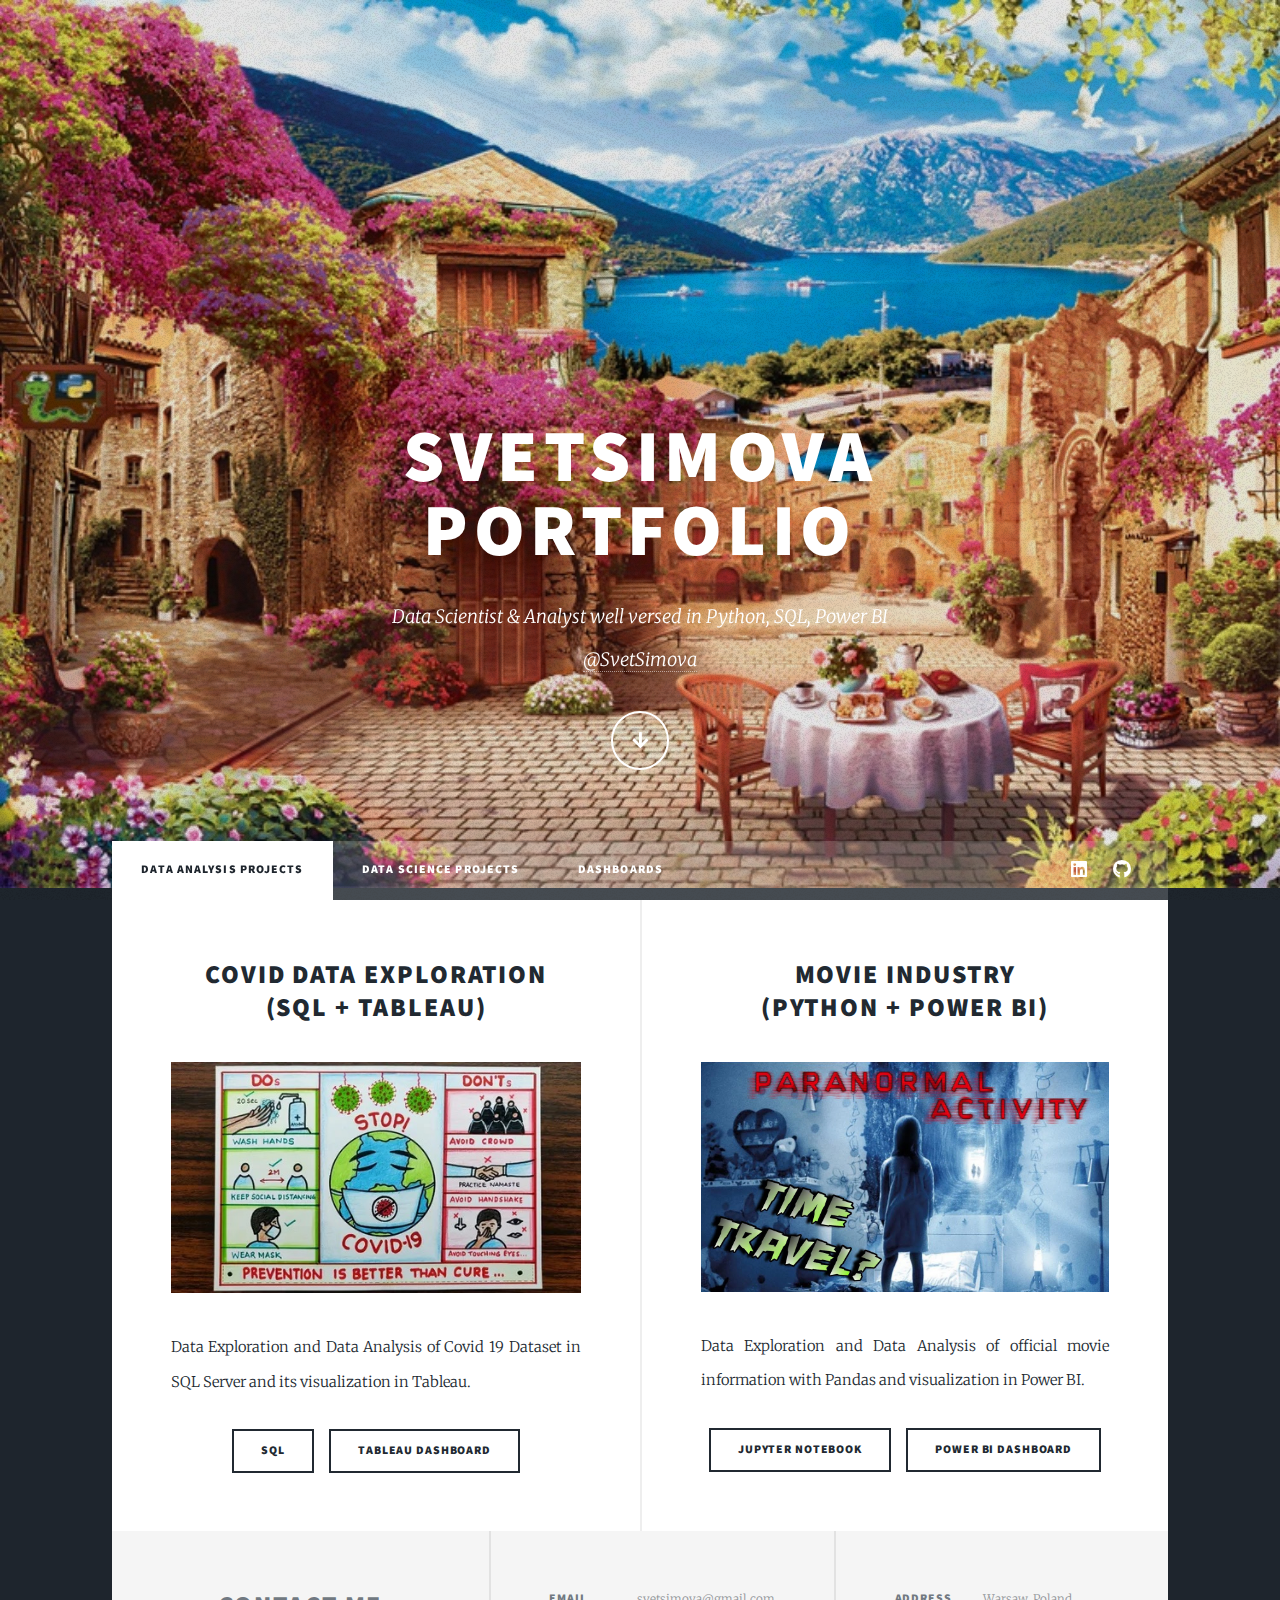
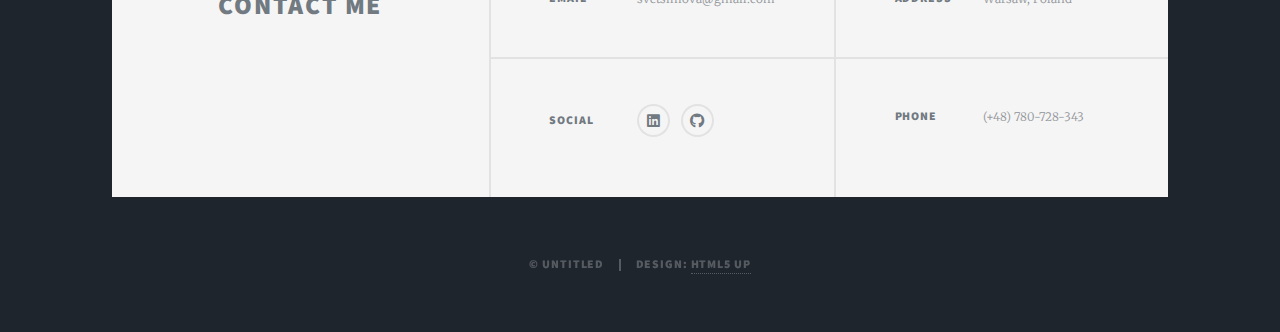
==== commit 231f2478: "Update index.html" ====
--- a/index.html
+++ b/index.html
@@ -71,7 +71,7 @@
 										<h2><a href="images/covid_description.jpg">COVID Data Exploration<br />  (SQL + Tableau)</a></h2>
 									</header>
 									<a href="https://ourworldindata.org/covid-deaths" class="image fit"><img src="images/covid.jpg" alt="" /></a>
-									<p>Data Exploration of Covid 19 Dataset in SQL Server and its visualization in Tableau.</p>
+									<p>Data Exploration and Data Analysis of Covid 19 Dataset in SQL Server and its visualization in Tableau.</p>
 									<ul class="actions special">
 										<li><a href="https://github.com/SvetSimova/PortfolioProjects/blob/main/covid_sql_data_exploration.sql" class="button">SQL</a></li>
 										<li><a href="images/Covid_Dashboard.jpg" class="button">Tableau Dashboard</a></li>
@@ -211,4 +211,4 @@
 			<script src="assets/js/main.js"></script>
 
 	</body>
-</html>+</html>
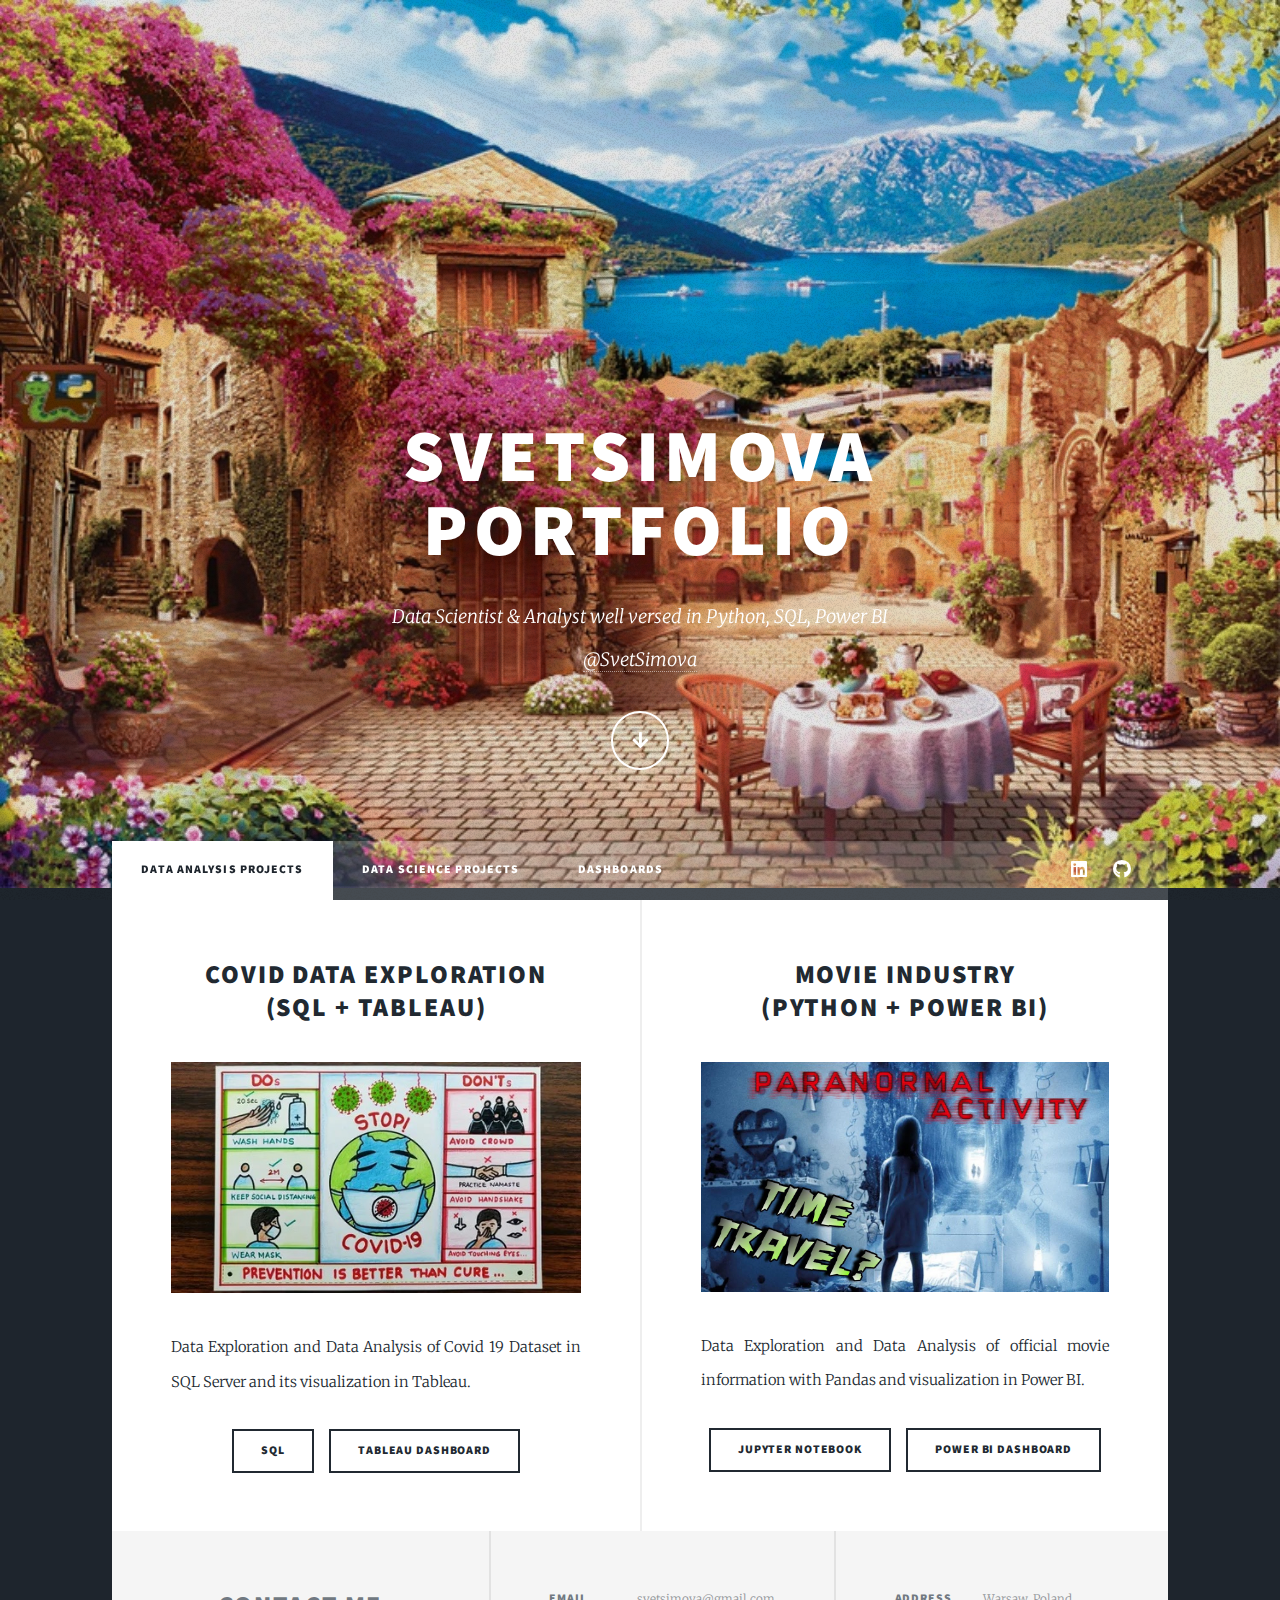
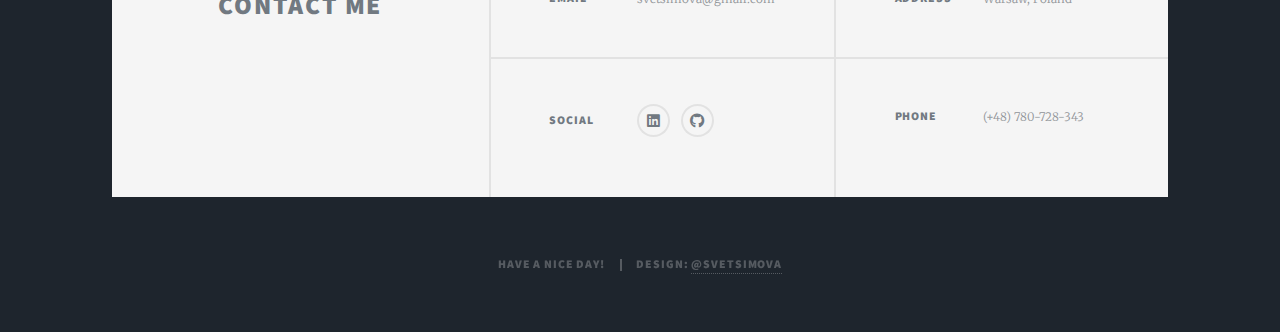
==== commit 060385df: "Update index.html" ====
--- a/index.html
+++ b/index.html
@@ -196,7 +196,7 @@
 
 				<!-- Copyright -->
 					<div id="copyright">
-						<ul><li>&copy; Untitled</li><li>Design: <a href="https://html5up.net">HTML5 UP</a></li></ul>
+						<ul><li>Have a Nice Day!</li><li>Design: <a href="https://github.com/SvetSimova">@SvetSimova</a></li></ul>
 					</div>
 
 			</div>
